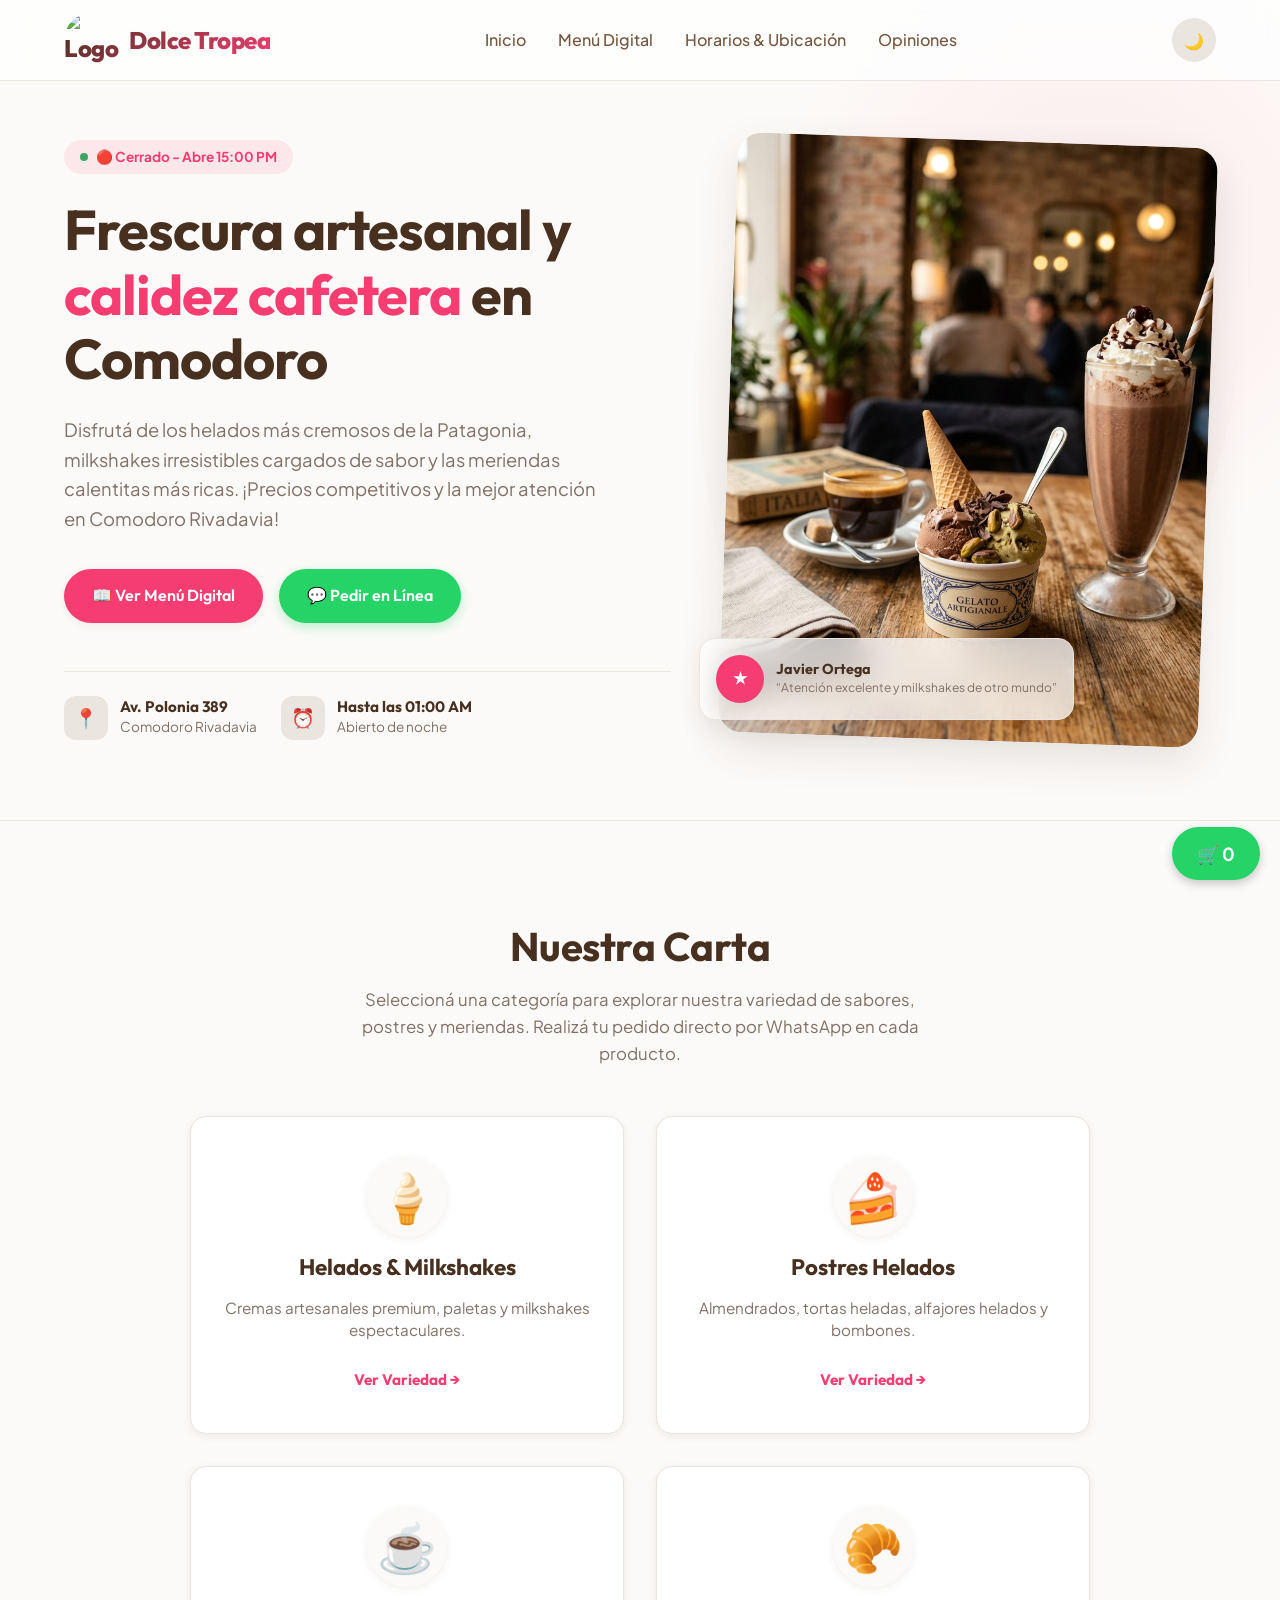
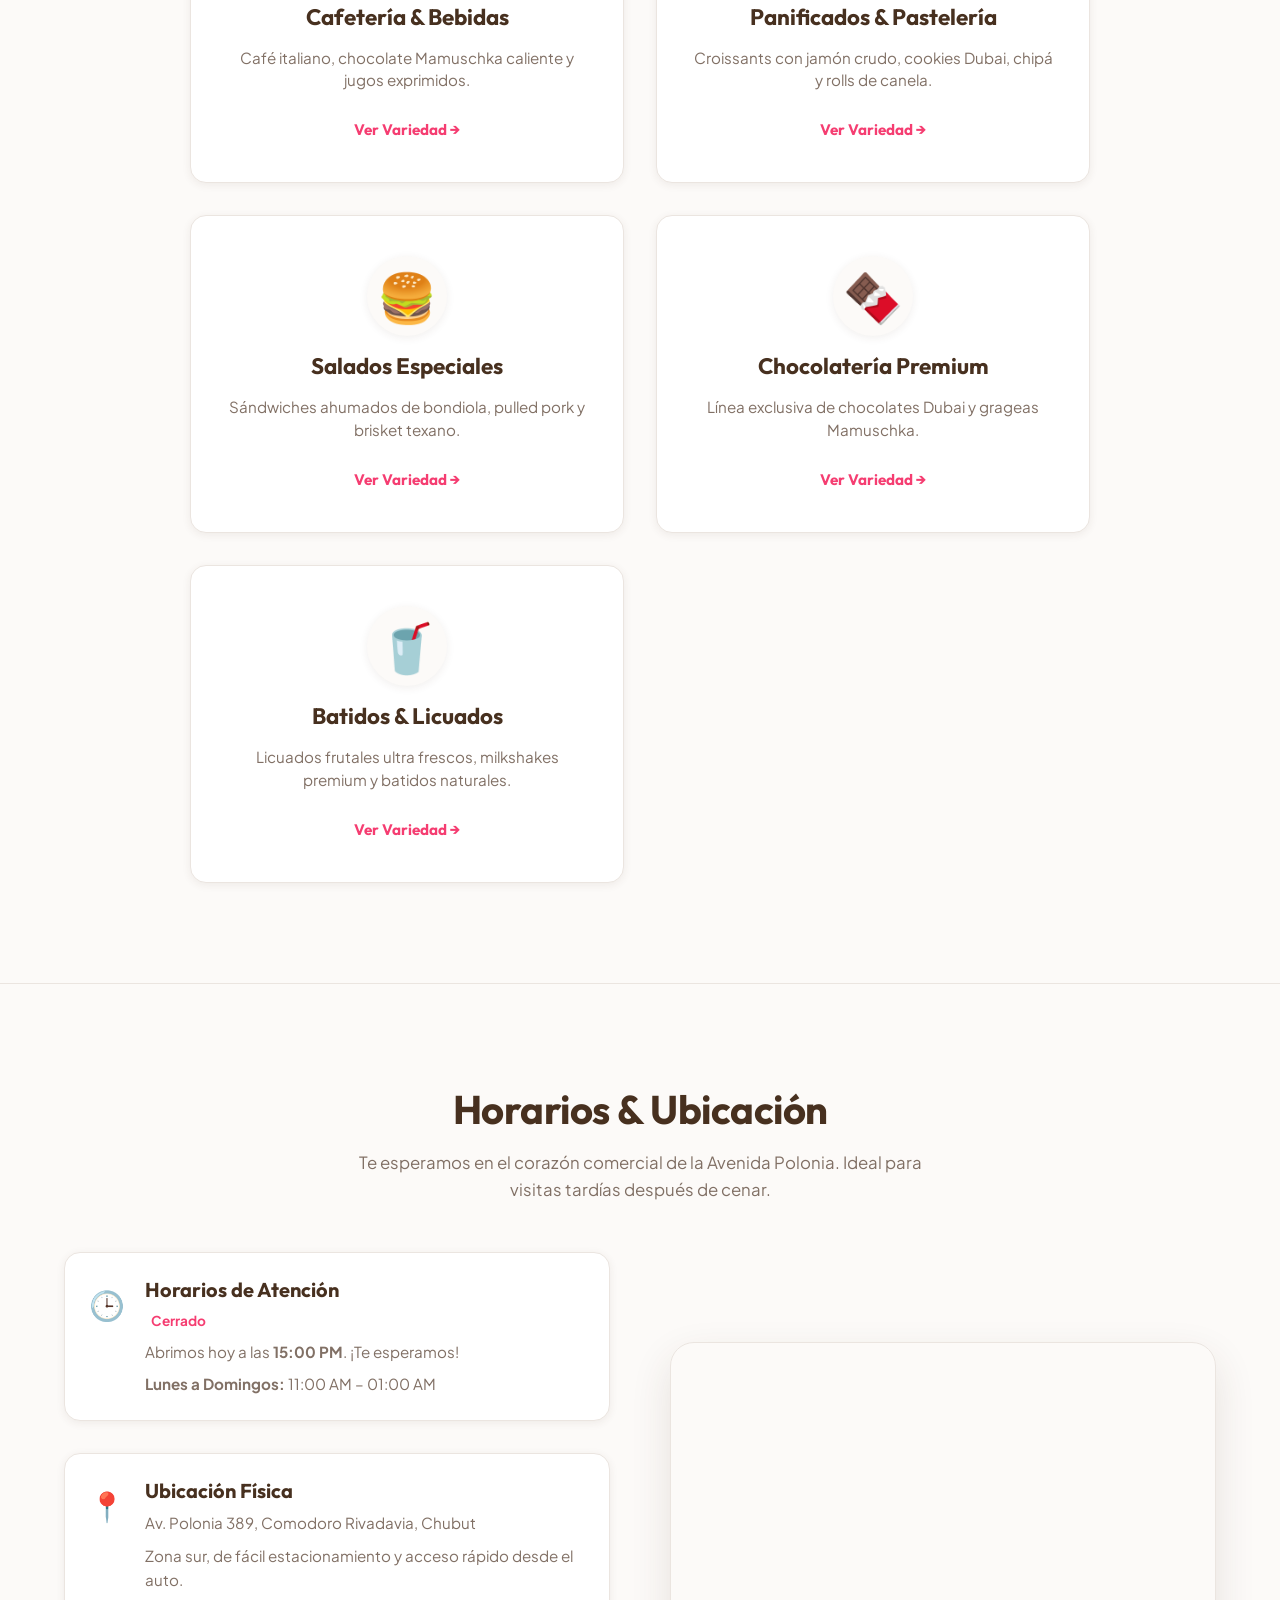
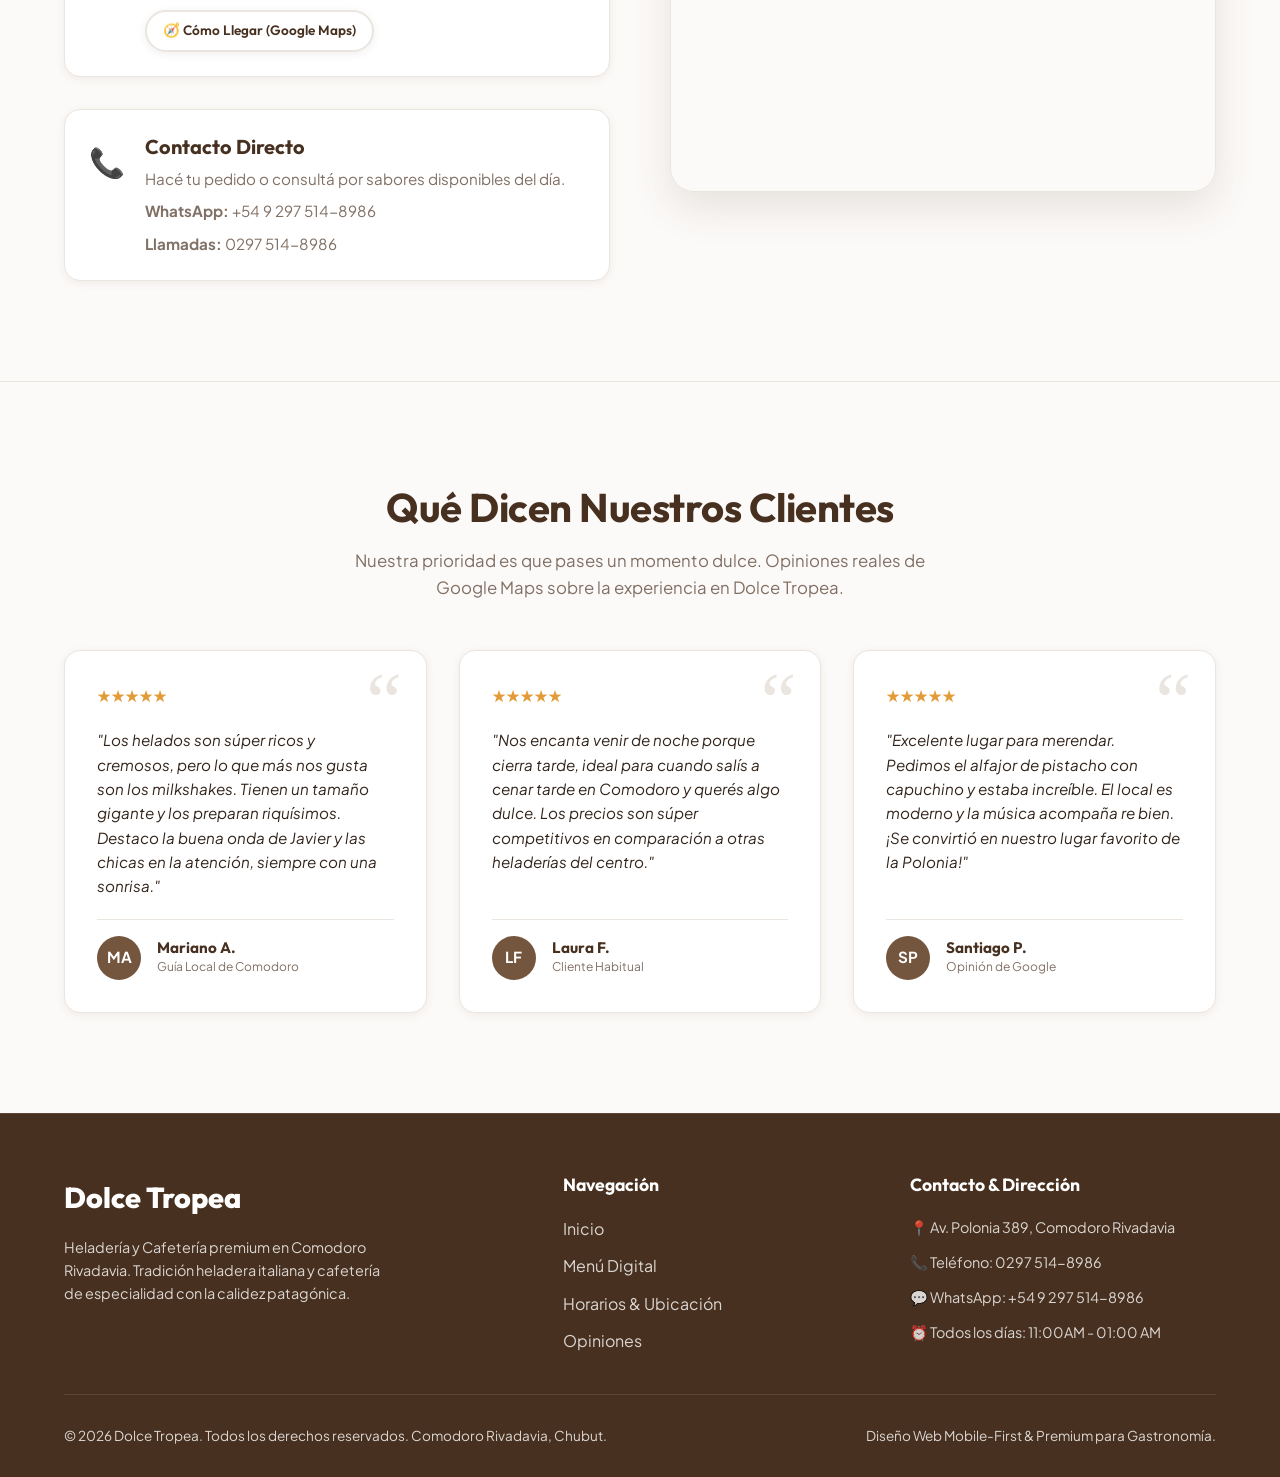
==== index.html @ e6ff4354 "Update index.html" ====
<!DOCTYPE html>
<html lang="es">
<head>
  <meta charset="UTF-8">
  <meta name="viewport" content="width=device-width, initial-scale=1.0, minimum-scale=1.0">
  <title>Dolce Tropea | Helados Artesanales & Cafetería Premium en Comodoro Rivadavia</title>
  
  <!-- SEO Meta Tags -->
  <meta name="description" content="Disfrutá del mejor helado artesanal, copas gigantes, milkshakes irresistibles y deliciosas meriendas en Comodoro Rivadavia. Abierto hasta tarde (1 a.m.). ¡Mirá nuestra carta digital interactiva!">
  <meta name="keywords" content="Dolce Tropea, heladeria comodoro rivadavia, cafeteria comodoro rivadavia, milkshakes comodoro, meriendas comodoro rivadavia, helado artesanal chubut, av polonia 389">
  <meta name="author" content="Dolce Tropea">
  <link rel="canonical" href="https://dolcetropea.com.ar">
  
  <!-- Open Graph / Facebook / Instagram -->
  <meta property="og:type" content="website">
  <meta property="og:url" content="https://dolcetropea.com.ar/">
  <meta property="og:title" content="Dolce Tropea | Heladería & Cafetería en Comodoro">
  <meta property="og:description" content="Carta digital interactiva. Abierto todos los días de 15:00 a 01:00 AM en Av. Polonia 389.">
  <meta property="og:image" content="assets/hero_gelato_coffee.png">

  <!-- Twitter -->
  <meta property="twitter:card" content="summary_large_image">
  <meta property="twitter:url" content="https://dolcetropea.com.ar/">
  <meta property="twitter:title" content="Dolce Tropea | Heladería & Cafetería en Comodoro">
  <meta property="twitter:description" content="Carta digital interactiva. Abierto todos los días de 15:00 a 01:00 AM en Av. Polonia 389.">
  <meta property="twitter:image" content="assets/hero_gelato_coffee.png">

  <!-- Favicon -->
  <link rel="icon" type="image/png" href="data:image/svg+xml,<svg xmlns=%22http://www.w3.org/2000/svg%22 viewBox=%220 0 100 100%22><text y=%22.9em%22 font-size=%2290%22>🍦</text></svg>">

  <!-- Estilos CSS -->
  <link rel="stylesheet" href="styles.css">
</head>
<body>

  <!-- ==========================================
       HEADER & NAVEGACIÓN
       ========================================== -->
  <header class="header">
    <div class="container header-container">
      <a href="#" class="logo" aria-label="Ir al inicio de Dolce Tropea">
        <span class="logo-text" style="display: inline-flex; align-items: center; gap: 10px;"><img src="https://pedidosya.dhmedia.io/image/pedidosya/restaurants/c6bf249c-dc64-4bf6-a9c7-ae6e6b8db531.jpg" alt="Logo" style="height: 55px; width: 55px; object-fit: cover; border-radius: 50%;">Dolce Tropea</span>
      </a>

      <!-- Menú Desktop -->
      <nav aria-label="Navegación principal">
        <ul class="nav-links">
          <li><a href="#inicio">Inicio</a></li>
          <li><a href="#menu">Menú Digital</a></li>
          <li><a href="#horarios">Horarios & Ubicación</a></li>
          <li><a href="#testimonios">Opiniones</a></li>
        </ul>
      </nav>

      <div class="nav-actions">
        <!-- Alternador de Tema -->
        <button id="theme-toggle" class="theme-toggle" aria-label="Cambiar a modo oscuro">🌙</button>
        
        <!-- CTA Principal Header -->
        <a href="#menu" class="btn btn-secondary" style="padding: 10px 20px; font-size: 0.9rem; display: none;">Ver Menú</a>
        
        <!-- Botón Hamburguesa -->
        <button class="mobile-nav-toggle" aria-label="Abrir menú de navegación" aria-expanded="false">
          <span></span>
          <span></span>
          <span></span>
        </button>
      </div>
    </div>
  </header>

  <!-- ==========================================
       HERO SECTION
       ========================================== -->
  <section id="inicio" class="hero">
    <div class="container hero-grid">
      <div class="hero-content">
        <!-- Indicador de Abierto/Cerrado Inteligente -->
        <div class="hero-badge" id="status-pill">
          Cargando estado...
        </div>
        
        <h1 class="hero-title">
          Frescura artesanal y <span>calidez cafetera</span> en Comodoro
        </h1>
        <p class="hero-description">
          Disfrutá de los helados más cremosos de la Patagonia, milkshakes irresistibles cargados de sabor y las meriendas calentitas más ricas. ¡Precios competitivos y la mejor atención en Comodoro Rivadavia!
        </p>
        <div class="hero-ctas">
          <a href="#menu" class="btn btn-primary" aria-label="Ver el menú digital interactivo">
            📖 Ver Menú Digital
          </a>
          <a href="https://wa.me/5492975148986?text=Hola%20Dolce%20Tropea!%20Me%20gustaria%20hacer%20una%20consulta." target="_blank" class="btn btn-whatsapp" aria-label="Hacer un pedido directo por WhatsApp">
            💬 Pedir en Línea
          </a>
        </div>
        
        <!-- Información Rápida en Pills -->
        <div class="hero-info-pills">
          <div class="info-pill">
            <div class="info-pill-icon" aria-hidden="true">📍</div>
            <div class="info-pill-text">
              <h4>Av. Polonia 389</h4>
              <p>Comodoro Rivadavia</p>
            </div>
          </div>
          <div class="info-pill">
            <div class="info-pill-icon" aria-hidden="true">⏰</div>
            <div class="info-pill-text">
              <h4>Hasta las 01:00 AM</h4>
              <p>Abierto de noche</p>
            </div>
          </div>
        </div>
      </div>

      <!-- Imagen del Hero y Tarjeta Flotante -->
      <div class="hero-image-wrapper">
        <div class="hero-image-bg"></div>
        <img src="assets/hero_gelato_coffee.png" alt="Delicioso helado artesanal italiano y milkshake premium en una mesa de Dolce Tropea" class="hero-image">
        
        <div class="hero-floating-card">
          <div class="floating-card-avatar" aria-hidden="true">★</div>
          <div class="floating-card-info">
            <h5>Javier Ortega</h5>
            <p>“Atención excelente y milkshakes de otro mundo”</p>
          </div>
        </div>
      </div>
    </div>
  </section>

  <!-- ==========================================
       MENÚ DIGITAL INTERACTIVO (NÚCLEO)
       ========================================== -->
  <section id="menu" class="menu-section">
    <div class="container">
      <div class="section-header">
        <h2 class="section-title">Nuestra Carta</h2>
        <p class="section-subtitle">Seleccioná una categoría para explorar nuestra variedad de sabores, postres y meriendas. Realizá tu pedido directo por WhatsApp en cada producto.</p>
      </div>

      <div class="menu-categories-grid">
        <!-- Tarjeta Categoría Helados -->
        <a href="helados.html" class="category-card">
          <div class="category-icon" aria-hidden="true">🍦</div>
          <h3>Helados & Milkshakes</h3>
          <p>Cremas artesanales premium, paletas y milkshakes espectaculares.</p>
          <span class="category-link">Ver Variedad →</span>
        </a>

        <!-- Tarjeta Categoría Postres Helados -->
        <a href="postres.html" class="category-card">
          <div class="category-icon" aria-hidden="true">🍰</div>
          <h3>Postres Helados</h3>
          <p>Almendrados, tortas heladas, alfajores helados y bombones.</p>
          <span class="category-link">Ver Variedad →</span>
        </a>

        <!-- Tarjeta Categoría Cafetería -->
        <a href="cafeteria.html" class="category-card">
          <div class="category-icon" aria-hidden="true">☕</div>
          <h3>Cafetería & Bebidas</h3>
          <p>Café italiano, chocolate Mamuschka caliente y jugos exprimidos.</p>
          <span class="category-link">Ver Variedad →</span>
        </a>

        <!-- Tarjeta Categoría Pastelería -->
        <a href="pasteleria.html" class="category-card">
          <div class="category-icon" aria-hidden="true">🥐</div>
          <h3>Panificados & Pastelería</h3>
          <p>Croissants con jamón crudo, cookies Dubai, chipá y rolls de canela.</p>
          <span class="category-link">Ver Variedad →</span>
        </a>

        <!-- Tarjeta Categoría Salados -->
        <a href="salados.html" class="category-card">
          <div class="category-icon" aria-hidden="true">🍔</div>
          <h3>Salados Especiales</h3>
          <p>Sándwiches ahumados de bondiola, pulled pork y brisket texano.</p>
          <span class="category-link">Ver Variedad →</span>
        </a>

        <!-- Tarjeta Categoría Chocolatería -->
        <a href="chocolateria.html" class="category-card">
          <div class="category-icon" aria-hidden="true">🍫</div>
          <h3>Chocolatería Premium</h3>
          <p>Línea exclusiva de chocolates Dubai y grageas Mamuschka.</p>
          <span class="category-link">Ver Variedad →</span>
        </a>

        <!-- Tarjeta Categoría Licuados -->
        <a href="licuados.html" class="category-card">
          <div class="category-icon" aria-hidden="true">🥤</div>
          <h3>Batidos & Licuados</h3>
          <p>Licuados frutales ultra frescos, milkshakes premium y batidos naturales.</p>
          <span class="category-link">Ver Variedad →</span>
        </a>
      </div>
    </div>
  </section>

  <!-- ==========================================
       GEOLOCALIZACIÓN Y DATOS PRÁCTICOS
       ========================================== -->
  <section id="horarios" class="info-section">
    <div class="container">
      <div class="section-header">
        <h2 class="section-title">Horarios & Ubicación</h2>
        <p class="section-subtitle">Te esperamos en el corazón comercial de la Avenida Polonia. Ideal para visitas tardías después de cenar.</p>
      </div>

      <div class="info-grid">
        <div class="info-details">
          <!-- Tarjeta de Horario Dinámico -->
          <div class="info-card">
            <div class="info-card-icon" aria-hidden="true">🕒</div>
            <div class="info-card-content">
              <h3>Horarios de Atención</h3>
              <div class="live-status open" id="live-status-badge">
                <span class="status-dot"></span>Cargando estado...
              </div>
              <p id="live-status-text">Cargando detalles de horarios del comercio...</p>
              <p><strong>Lunes a Domingos:</strong> 11:00 AM – 01:00 AM</p>
            </div>
          </div>

          <!-- Tarjeta de Dirección -->
          <div class="info-card">
            <div class="info-card-icon" aria-hidden="true">📍</div>
            <div class="info-card-content">
              <h3>Ubicación Física</h3>
              <p>Av. Polonia 389, Comodoro Rivadavia, Chubut</p>
              <p>Zona sur, de fácil estacionamiento y acceso rápido desde el auto.</p>
              <a href="https://maps.google.com/?q=Av.+Polonia+389,+Comodoro+Rivadavia,+Chubut" target="_blank" class="btn btn-secondary" style="align-self: flex-start; padding: 8px 16px; margin-top: 10px; font-size: 0.85rem;" aria-label="Abrir mapa en Google Maps externa">
                🧭 Cómo Llegar (Google Maps)
              </a>
            </div>
          </div>

          <!-- Tarjeta de Contacto Directo -->
          <div class="info-card">
            <div class="info-card-icon" aria-hidden="true">📞</div>
            <div class="info-card-content">
              <h3>Contacto Directo</h3>
              <p>Hacé tu pedido o consultá por sabores disponibles del día.</p>
              <p><strong>WhatsApp:</strong> +54 9 297 514-8986</p>
              <p><strong>Llamadas:</strong> 0297 514-8986</p>
            </div>
          </div>
        </div>

        <!-- Google Maps Iframe Embed -->
        <div class="map-wrapper">
          <iframe 
            src="https://www.google.com/maps/embed?pb=!1m18!1m12!1m3!1d2938.80004380629!2d-67.51408802344795!3d-45.867909371083944!2m3!1f0!2f0!3f0!3m2!1i1024!2i768!4f13.1!3m3!1m2!1s0x95f69f206689d0b5%3A0xc3cf9c98fb41f122!2sAv.%20Polonia%20389%2C%20U9000%20Comodoro%20Rivadavia%2C%20Chubut!5e0!3m2!1ses-419!2sar!4v1700000000000!5m2!1ses-419!2sar" 
            class="map-frame" 
            allowfullscreen="" 
            loading="lazy" 
            referrerpolicy="no-referrer-when-downgrade"
            title="Ubicación de Dolce Tropea en Av. Polonia 389, Comodoro Rivadavia">
          </iframe>
        </div>
      </div>
    </div>
  </section>

  <!-- ==========================================
       PRUEBA SOCIAL (TESTIMONIOS REALES)
       ========================================== -->
  <section id="testimonios" class="testimonials-section">
    <div class="container">
      <div class="section-header">
        <h2 class="section-title">Qué Dicen Nuestros Clientes</h2>
        <p class="section-subtitle">Nuestra prioridad es que pases un momento dulce. Opiniones reales de Google Maps sobre la experiencia en Dolce Tropea.</p>
      </div>

      <div class="testimonials-grid">
        <!-- Testimonio 1 -->
        <article class="testimonial-card">
          <div class="stars" aria-label="Calificación: 5 de 5 estrellas">★★★★★</div>
          <p class="testimonial-text">
            "Los helados son súper ricos y cremosos, pero lo que más nos gusta son los milkshakes. Tienen un tamaño gigante y los preparan riquísimos. Destaco la buena onda de Javier y las chicas en la atención, siempre con una sonrisa."
          </p>
          <div class="testimonial-user">
            <div class="user-avatar" aria-hidden="true">MA</div>
            <div class="user-info">
              <h4>Mariano A.</h4>
              <p>Guía Local de Comodoro</p>
            </div>
          </div>
        </article>

        <!-- Testimonio 2 -->
        <article class="testimonial-card">
          <div class="stars" aria-label="Calificación: 5 de 5 estrellas">★★★★★</div>
          <p class="testimonial-text">
            "Nos encanta venir de noche porque cierra tarde, ideal para cuando salís a cenar tarde en Comodoro y querés algo dulce. Los precios son súper competitivos en comparación a otras heladerías del centro."
          </p>
          <div class="testimonial-user">
            <div class="user-avatar" aria-hidden="true">LF</div>
            <div class="user-info">
              <h4>Laura F.</h4>
              <p>Cliente Habitual</p>
            </div>
          </div>
        </article>

        <!-- Testimonio 3 -->
        <article class="testimonial-card">
          <div class="stars" aria-label="Calificación: 5 de 5 estrellas">★★★★★</div>
          <p class="testimonial-text">
            "Excelente lugar para merendar. Pedimos el alfajor de pistacho con capuchino y estaba increíble. El local es moderno y la música acompaña re bien. ¡Se convirtió en nuestro lugar favorito de la Polonia!"
          </p>
          <div class="testimonial-user">
            <div class="user-avatar" aria-hidden="true">SP</div>
            <div class="user-info">
              <h4>Santiago P.</h4>
              <p>Opinión de Google</p>
            </div>
          </div>
        </article>
      </div>
    </div>
  </section>



  <!-- ==========================================
       FOOTER
       ========================================== -->
  <footer class="footer">
    <div class="container">
      <div class="footer-grid">
        <div class="footer-brand">
          <span class="footer-logo">Dolce Tropea</span>
          <p class="footer-description">Heladería y Cafetería premium en Comodoro Rivadavia. Tradición heladera italiana y cafetería de especialidad con la calidez patagónica.</p>
        </div>
        <div class="footer-links">
          <h4>Navegación</h4>
          <ul>
            <li><a href="#inicio">Inicio</a></li>
            <li><a href="#menu">Menú Digital</a></li>
            <li><a href="#horarios">Horarios & Ubicación</a></li>
            <li><a href="#testimonios">Opiniones</a></li>
          </ul>
        </div>
        <div class="footer-contact">
          <h4>Contacto & Dirección</h4>
          <ul>
            <li>📍 Av. Polonia 389, Comodoro Rivadavia</li>
            <li>📞 Teléfono: 0297 514-8986</li>
            <li>💬 WhatsApp: +54 9 297 514-8986</li>
            <li>⏰ Todos los días: 11:00AM - 01:00 AM</li>
          </ul>
        </div>
      </div>

      <div class="footer-bottom">
        <p>&copy; 2026 Dolce Tropea. Todos los derechos reservados. Comodoro Rivadavia, Chubut.</p>
        <p>Diseño Web Mobile-First & Premium para Gastronomía.</p>
      </div>
    </div>
  </footer>

  <!-- Scripts -->
  <script src="app.js"></script>
  <script>
    // Enlace del estado inicial del hero con el estado de apertura dinámico
    document.addEventListener('DOMContentLoaded', () => {
      const heroPill = document.getElementById('status-pill');
      const updateHeroPill = () => {
        const now = new Date();
        const currentHour = now.getHours();
        let isOpen = false;
        
        if (currentHour >= 15 || currentHour < 1) {
          isOpen = true;
        }
        
        if (isOpen) {
          heroPill.className = 'hero-badge';
          heroPill.style.backgroundColor = 'var(--color-accent-green-bg)';
          heroPill.style.color = 'var(--color-accent-green)';
          heroPill.innerHTML = '🟢 Abierto ahora - Cierra 01:00 AM';
        } else {
          heroPill.className = 'hero-badge';
          heroPill.style.backgroundColor = 'rgba(249, 59, 105, 0.1)';
          heroPill.style.color = 'var(--color-secondary)';
          heroPill.innerHTML = '🔴 Cerrado - Abre 15:00 PM';
        }
      };
      
      updateHeroPill();
      setInterval(updateHeroPill, 60000);
    });
  </script>

 <!-- Botón Flotante del Carrito -->
<button id="btn-flotante-carrito" class="cart-floating-btn" onclick="toggleCart()">
  🛒 <span id="cart-count">0</span>
</button>

<!-- Ventana del Carrito y Formulario (Oculta por defecto) -->
<div id="cart-modal" class="cart-modal-overlay hidden">
  <!-- Quitamos el overflow hidden de acá para que no bloquee la pantalla -->
  <div class="cart-modal-content" style="position: relative; display: flex; flex-direction: column; max-height: 85vh; padding: 0; overflow: hidden;">
    
    <!-- ENCABEZADO CONGELADO ARRIBA -->
    <div class="cart-header" style="position: sticky; top: 0; z-index: 100; background: #ffffff; display: flex; justify-content: space-between; align-items: center; padding: 20px; border-bottom: 1px solid #eee;">
      <h2 style="margin: 0;">Tu Pedido</h2>
      <button class="close-cart" onclick="toggleCart()">❌</button>
    </div>

    <!-- CONTENEDOR DE PRODUCTOS Y FORMULARIO !-->
<div style="overflow-y: auto; flex: 1; padding: 0 20px 40px 20px;">
      
      <!-- Acá se van a inyectar los helados que elija -->
      <div id="cart-items" class="cart-items-container">
        <p class="empty-cart-msg">Tu carrito está vacío.</p>
      </div>

      <!-- Formulario de Datos -->
      <div class="cart-form" style="margin-top: 20px;">
        <h3>Datos del Cliente</h3>
        <div class="form-row">
          <input type="text" id="cliente-nombre" placeholder="Nombre" required>
          <input type="text" id="cliente-apellido" placeholder="Apellido" required>
        </div>
        <input type="tel" id="cliente-telefono" placeholder="Número de Teléfono" required>
        
        <h3>Opciones de Entrega</h3>
        <div class="delivery-options">
          <label>
            <input type="radio" name="tipo-entrega" value="retiro" onclick="toggleDireccion()" checked>
            Retiro en Local
          </label>
          <label>
            <input type="radio" name="tipo-entrega" value="delivery" onclick="toggleDireccion()">
            Envío a Domicilio
          </label>
        </div>

        <!-- Campo de dirección (se muestra solo si elige delivery) -->
        <div id="campo-direccion" class="hidden">
          <input type="text" id="cliente-direccion" placeholder="Ej: Av. Alsina 420, Piso 2B">
        </div>
      </div>

    </div> <!-- FIN DEL CONTENEDOR CON SCROLL -->

    <!-- PIE DE PÁGINA FIJO ABAJO -->
    <div class="cart-footer" style="position: sticky; bottom: 0; background: #ffffff; border-top: 1px solid #eee; padding: 20px; z-index: 100;">
      <h3 style="margin-top: 0;">Total: $<span id="cart-total">0</span></h3>
      <button id="btn-pagar" class="btn-checkout" onclick="procesarPago()" style="width: 100%;">Ir a Pagar</button>
    </div>

  </div>
</div>

<!-- menú general -->
<script src="app.js"></script> 
<!-- lógica del carrito que usa las variables del menú -->
<script src="carrito.js"></script>
  
</body>
</html>
---- styles.css ----
/* ==========================================================================
   Dolce Tropea - Hoja de Estilos Principal (CSS Moderno & Premium)
   ========================================================================== */

/* Importación de Fuentes Premium de Google Fonts */
@import url('https://fonts.googleapis.com/css2?family=Outfit:wght@300;400;500;600;700;800&family=Plus+Jakarta+Sans:wght@300;400;500;600;700&display=swap');

/* Variables de Diseño (Custom Properties) */
:root {
  /* Paleta Light (Predeterminada - Tono Crema/Cálido) */
  --color-primary: hsl(25, 40%, 20%);       /* Espresso cálido */
  --color-primary-light: hsl(25, 30%, 35%);
  --color-secondary: hsl(343, 90%, 60%);     /* Frambuesa vibrante */
  --color-secondary-hover: hsl(343, 80%, 50%);
  --color-bg-base: hsl(30, 45%, 98%);       /* Crema suave */
  --color-bg-card: hsl(0, 0%, 100%);        /* Blanco puro */
  --color-bg-glass: rgba(255, 255, 255, 0.75);
  --color-text-main: hsl(25, 30%, 15%);      /* Marrón oscuro para texto */
  --color-text-muted: hsl(25, 12%, 45%);
  --color-accent-gold: hsl(35, 75%, 55%);    /* Dulce de leche */
  --color-accent-green: hsl(140, 45%, 45%);  /* Pistacho */
  --color-accent-green-bg: hsl(140, 45%, 93%);
  --color-border: hsl(25, 20%, 90%);
  --color-shadow: rgba(74, 49, 33, 0.08);

  /* Medidas de Espaciado y Bordes */
  --radius-sm: 8px;
  --radius-md: 16px;
  --radius-lg: 24px;
  --radius-full: 9999px;
  --transition-smooth: all 0.3s cubic-bezier(0.4, 0, 0.2, 1);
  --transition-fast: all 0.15s ease;
  
  --shadow-sm: 0 2px 8px var(--color-shadow);
  --shadow-md: 0 8px 24px var(--color-shadow);
  --shadow-lg: 0 16px 40px rgba(74, 49, 33, 0.12);
  
  --container-max: 1200px;
}

/* Modo Oscuro (Preferencia del sistema o Toggle) */
[data-theme="dark"] {
  --color-primary: hsl(30, 20%, 90%);       /* Crema muy claro */
  --color-primary-light: hsl(30, 15%, 75%);
  --color-secondary: hsl(343, 90%, 65%);     /* Frambuesa un poco más luminoso */
  --color-secondary-hover: hsl(343, 90%, 55%);
  --color-bg-base: hsl(25, 20%, 10%);       /* Chocolate oscuro profundo */
  --color-bg-card: hsl(25, 15%, 14%);       /* Marrón intermedio */
  --color-bg-glass: rgba(25, 15, 10, 0.8);
  --color-text-main: hsl(30, 20%, 95%);      /* Blanco hueso */
  --color-text-muted: hsl(25, 10%, 70%);
  --color-border: hsl(25, 15%, 20%);
  --color-shadow: rgba(0, 0, 0, 0.3);
  --color-accent-green-bg: hsl(140, 45%, 15%); 
}

body.dark footer, [data-theme="dark"] footer {
    background-color: hsl(25, 20%, 10%) !important;    /* Chocolate oscuro profundo*/
}

/* Reset y Estilos Base */
*, *::before, *::after {
  box-sizing: border-box;
  margin: 0;
  padding: 0;
}

html {
  scroll-behavior: smooth;
  font-size: 16px;
  -webkit-text-size-adjust: 100%;
  overflow-x: hidden;
}

body {
  font-family: 'Plus Jakarta Sans', sans-serif;
  background-color: var(--color-bg-base);
  color: var(--color-text-main);
  line-height: 1.6;
  overflow-x: hidden;
  transition: var(--transition-smooth);
}

h1, h2, h3, h4, h5, h6 {
  font-family: 'Outfit', sans-serif;
  color: var(--color-primary);
  font-weight: 700;
  line-height: 1.25;
}

a {
  color: inherit;
  text-decoration: none;
  transition: var(--transition-fast);
}

img {
  max-width: 100%;
  height: auto;
  display: block;
}

button, input, select {
  font-family: inherit;
  font-size: inherit;
  border: none;
  background: none;
  outline: none;
}

button {
  cursor: pointer;
}

/* Clases de Contenedor */
.container {
  width: 100%;
  max-width: var(--container-max);
  margin: 0 auto;
  padding: 0 24px;
}

/* ==========================================================================
   Componentes Globales & Botones (Thumb-zone friendly)
   ========================================================================== */
.btn {
  display: inline-flex;
  align-items: center;
  justify-content: center;
  gap: 10px;
  padding: 14px 28px;
  border-radius: var(--radius-full);
  font-family: 'Outfit', sans-serif;
  font-weight: 600;
  transition: var(--transition-smooth);
  font-size: 1rem;
  box-shadow: var(--shadow-sm);
  text-align: center;
}

.btn-primary {
  background-color: var(--color-secondary);
  color: #ffffff;
}

.btn-primary:hover {
  background-color: var(--color-secondary-hover);
  transform: translateY(-2px);
  box-shadow: var(--shadow-md);
}

.btn-primary:active {
  transform: translateY(0);
}

.btn-secondary {
  background-color: var(--color-bg-card);
  color: var(--color-primary);
  border: 2px solid var(--color-border);
}

.btn-secondary:hover {
  background-color: var(--color-bg-base);
  border-color: var(--color-primary);
  transform: translateY(-2px);
}

.btn-whatsapp {
  background-color: #25D366;
  color: white;
  box-shadow: 0 4px 12px rgba(37, 211, 102, 0.3);
}

.btn-whatsapp:hover {
  background-color: #20ba59;
  transform: translateY(-2px);
  box-shadow: 0 8px 20px rgba(37, 211, 102, 0.4);
}

/* Badge o Etiquetas */
.badge {
  display: inline-flex;
  align-items: center;
  padding: 4px 10px;
  border-radius: var(--radius-sm);
  font-size: 0.75rem;
  font-weight: 700;
  text-transform: uppercase;
  letter-spacing: 0.05em;
}

.badge-gold {
  background-color: var(--color-accent-gold);
  color: #ffffff;
}

.badge-green {
  background-color: var(--color-accent-green-bg);
  color: var(--color-accent-green);
}

/* ==========================================================================
   Header & Navegación (Sticky Glassmorphic)
   ========================================================================== */
.header {
  position: fixed;
  top: 0;
  left: 0;
  width: 100%;
  z-index: 1000;
  background-color: var(--color-bg-glass);
  backdrop-filter: blur(12px);
  -webkit-backdrop-filter: blur(12px);
  border-bottom: 1px solid var(--color-border);
  transition: var(--transition-smooth);
}

.header-container {
  display: flex;
  align-items: center;
  justify-content: space-between;
  height: 80px;
}

.logo {
  display: flex;
  align-items: center;
  gap: 8px;
}

.logo-text {
  font-family: 'Outfit', sans-serif;
  font-size: 1.5rem;
  font-weight: 800;
  letter-spacing: -0.5px;
  background: linear-gradient(135deg, var(--color-primary), var(--color-secondary));
  -webkit-background-clip: text;
  -webkit-text-fill-color: transparent;
}

.nav-links {
  display: flex;
  gap: 32px;
  list-style: none;
}

.nav-links a {
  font-weight: 500;
  color: var(--color-primary-light);
  position: relative;
  padding: 4px 0;
}

.nav-links a::after {
  content: '';
  position: absolute;
  bottom: 0;
  left: 0;
  width: 0;
  height: 2px;
  background-color: var(--color-secondary);
  transition: var(--transition-smooth);
}

.nav-links a:hover {
  color: var(--color-secondary);
}

.nav-links a:hover::after {
  width: 100%;
}

.nav-actions {
  display: flex;
  align-items: center;
  gap: 16px;
}

/* Botón de Modo Oscuro */
.theme-toggle {
  width: 44px;
  height: 44px;
  border-radius: 50%;
  display: flex;
  align-items: center;
  justify-content: center;
  background-color: var(--color-border);
  color: var(--color-primary);
  transition: var(--transition-smooth);
}

.theme-toggle:hover {
  transform: rotate(15deg) scale(1.05);
  background-color: var(--color-primary);
  color: var(--color-bg-card);
}

/* Menú Hamburguesa para Móviles */
.mobile-nav-toggle {
  display: none;
  flex-direction: column;
  gap: 6px;
  width: 30px;
  height: 24px;
  justify-content: space-between;
}

.mobile-nav-toggle span {
  display: block;
  height: 3px;
  width: 100%;
  background-color: var(--color-primary);
  border-radius: var(--radius-full);
  transition: var(--transition-smooth);
}

/* ==========================================================================
   Hero Section
   ========================================================================== */
.hero {
  position: relative;
  padding-top: 140px;
  padding-bottom: 80px;
  min-height: 90vh;
  display: flex;
  align-items: center;
  overflow: hidden;
}

.hero::before {
  content: '';
  position: absolute;
  top: -10%;
  right: -10%;
  width: 50vw;
  height: 50vw;
  background: radial-gradient(circle, rgba(249, 59, 105, 0.08) 0%, rgba(255, 251, 247, 0) 70%);
  border-radius: 50%;
  pointer-events: none;
  z-index: -1;
}

.hero-grid {
  display: grid;
  grid-template-columns: 1.1fr 0.9fr;
  gap: 48px;
  align-items: center;
}

.hero-content {
  display: flex;
  flex-direction: column;
  gap: 24px;
}

.hero-badge {
  align-self: flex-start;
  background-color: var(--color-accent-green-bg);
  color: var(--color-accent-green);
  font-weight: 700;
  font-size: 0.85rem;
  padding: 6px 16px;
  border-radius: var(--radius-full);
  display: flex;
  align-items: center;
  gap: 8px;
}

.hero-badge::before {
  content: '';
  display: inline-block;
  width: 8px;
  height: 8px;
  background-color: var(--color-accent-green);
  border-radius: 50%;
  animation: pulse-green 2s infinite;
}

@keyframes pulse-green {
  0% { transform: scale(0.9); opacity: 0.6; }
  50% { transform: scale(1.2); opacity: 1; }
  100% { transform: scale(0.9); opacity: 0.6; }
}

.hero-title {
  font-size: 3.5rem;
  line-height: 1.15;
  letter-spacing: -1px;
}

.hero-title span {
  color: var(--color-secondary);
}

.hero-description {
  font-size: 1.15rem;
  color: var(--color-text-muted);
  max-width: 540px;
}

.hero-ctas {
  display: flex;
  gap: 16px;
  margin-top: 12px;
}

.hero-info-pills {
  display: flex;
  gap: 24px;
  margin-top: 24px;
  border-top: 1px solid var(--color-border);
  padding-top: 24px;
}

.info-pill {
  display: flex;
  align-items: center;
  gap: 12px;
}

.info-pill-icon {
  width: 44px;
  height: 44px;
  border-radius: 12px;
  background-color: var(--color-border);
  color: var(--color-primary);
  display: flex;
  align-items: center;
  justify-content: center;
  font-size: 1.2rem;
}

.info-pill-text h4 {
  font-size: 0.95rem;
  font-weight: 700;
}

.info-pill-text p {
  font-size: 0.85rem;
  color: var(--color-text-muted);
}

.hero-image-wrapper {
  position: relative;
  display: flex;
  justify-content: center;
  align-items: center;
}

.hero-image-bg {
  position: absolute;
  width: 110%;
  height: 110%;
  background: radial-gradient(circle, var(--color-border) 0%, transparent 70%);
  border-radius: 30% 70% 70% 30% / 30% 30% 70% 70%;
  z-index: -1;
  animation: morph-bg 12s infinite linear alternate;
}

@keyframes morph-bg {
  0% { border-radius: 30% 70% 70% 30% / 30% 30% 70% 70%; }
  50% { border-radius: 50% 50% 30% 70% / 50% 60% 40% 50%; }
  100% { border-radius: 70% 30% 50% 50% / 30% 50% 50% 70%; }
}

.hero-image {
  border-radius: var(--radius-lg);
  box-shadow: var(--shadow-lg);
  object-fit: cover;
  width: 100%;
  max-width: 480px;
  aspect-ratio: 4 / 5;
  transform: rotate(2deg);
  transition: var(--transition-smooth);
}

.hero-image:hover {
  transform: rotate(0deg) scale(1.02);
}

/* Floating Card inside Hero */
.hero-floating-card {
  position: absolute;
  bottom: 20px;
  left: -20px;
  background-color: var(--color-bg-glass);
  backdrop-filter: blur(12px);
  -webkit-backdrop-filter: blur(12px);
  border: 1px solid var(--color-border);
  padding: 16px;
  border-radius: var(--radius-md);
  box-shadow: var(--shadow-md);
  display: flex;
  align-items: center;
  gap: 12px;
  animation: float 4s ease-in-out infinite;
}

@keyframes float {
  0% { transform: translateY(0px); }
  50% { transform: translateY(-10px); }
  100% { transform: translateY(0px); }
}

.floating-card-avatar {
  width: 48px;
  height: 48px;
  border-radius: 50%;
  background-color: var(--color-secondary);
  color: white;
  display: flex;
  align-items: center;
  justify-content: center;
  font-weight: 700;
  font-family: 'Outfit', sans-serif;
}

.floating-card-info h5 {
  font-size: 0.9rem;
}

.floating-card-info p {
  font-size: 0.75rem;
  color: var(--color-text-muted);
}

/* ==========================================================================
   Menú Digital Interactivo
   ========================================================================== */
.menu-section {
  padding: 100px 0;
  background-color: var(--color-bg-base);
  border-top: 1px solid var(--color-border);
  border-bottom: 1px solid var(--color-border);
  position: relative;
}

/* Grilla de categorías para navegación directa */
.menu-categories-grid {
  display: grid;
  grid-template-columns: repeat(auto-fit, minmax(280px, 1fr));
  gap: 32px;
  max-width: 900px;
  margin: 0 auto;
}

.category-card {
  background-color: var(--color-bg-card);
  border: 1px solid var(--color-border);
  padding: 40px 32px;
  border-radius: var(--radius-md);
  text-align: center;
  display: flex;
  flex-direction: column;
  align-items: center;
  gap: 16px;
  box-shadow: var(--shadow-sm);
  transition: var(--transition-smooth);
}

.category-card:hover {
  transform: translateY(-8px);
  box-shadow: var(--shadow-md);
  border-color: var(--color-secondary);
}

.category-icon {
  font-size: 3rem;
  background-color: var(--color-bg-base);
  width: 80px;
  height: 80px;
  border-radius: 50%;
  display: flex;
  align-items: center;
  justify-content: center;
  box-shadow: var(--shadow-sm);
  transition: var(--transition-smooth);
}

.category-card:hover .category-icon {
  background-color: var(--color-secondary);
  color: white;
  transform: scale(1.1);
}

.category-card h3 {
  font-size: 1.4rem;
  color: var(--color-primary);
}

.category-card p {
  font-size: 0.95rem;
  color: var(--color-text-muted);
  line-height: 1.5;
}

.category-link {
  font-family: 'Outfit', sans-serif;
  font-weight: 700;
  color: var(--color-secondary);
  font-size: 0.95rem;
  margin-top: 10px;
  transition: var(--transition-fast);
}

.category-card:hover .category-link {
  color: var(--color-secondary-hover);
  letter-spacing: 0.5px;
}

.section-header {
  text-align: center;
  max-width: 600px;
  margin: 0 auto 48px auto;
  display: flex;
  flex-direction: column;
  gap: 16px;
}

.section-title {
  font-size: 2.5rem;
  letter-spacing: -0.5px;
}

.section-subtitle {
  color: var(--color-text-muted);
  font-size: 1.05rem;
}

/* Controles de Búsqueda y Filtro */
.menu-controls {
  max-width: 800px;
  margin: 0 auto 40px auto;
  display: flex;
  flex-direction: column;
  gap: 20px;
}

.search-box {
  position: relative;
  width: 100%;
}

.search-input {
  width: 100%;
  background-color: var(--color-bg-base);
  border: 2px solid var(--color-border);
  padding: 16px 20px 16px 52px;
  border-radius: var(--radius-full);
  color: var(--color-text-main);
  font-size: 1rem;
  transition: var(--transition-smooth);
}

.search-input:focus {
  border-color: var(--color-secondary);
  background-color: var(--color-bg-card);
  box-shadow: 0 0 0 4px rgba(249, 59, 105, 0.1);
}

.search-icon {
  position: absolute;
  left: 20px;
  top: 50%;
  transform: translateY(-50%);
  color: var(--color-text-muted);
  font-size: 1.2rem;
  pointer-events: none;
}

/* Pestañas (Tabs) */
.menu-tabs {
  display: flex;
  justify-content: center;
  gap: 12px;
  border-bottom: 1px solid var(--color-border);
  padding-bottom: 16px;
  overflow-x: auto;
  scrollbar-width: none; /* Firefox */
  -ms-overflow-style: none;  /* IE and Edge */
}

.menu-tabs::-webkit-scrollbar {
  display: none; /* Chrome, Safari, Opera */
}

.tab-btn {
  padding: 12px 24px;
  border-radius: var(--radius-full);
  font-family: 'Outfit', sans-serif;
  font-weight: 600;
  color: var(--color-text-muted);
  transition: var(--transition-smooth);
  white-space: nowrap;
  font-size: 1rem;
}

.tab-btn:hover {
  color: var(--color-primary);
  background-color: var(--color-bg-base);
}

.tab-btn.active {
  background-color: var(--color-primary);
  color: #ffffff;
  box-shadow: var(--shadow-sm);
}

/* Filtros rápidos alimenticios (Sin TACC, Vegano) */
.diet-filters {
  display: flex;
  justify-content: center;
  gap: 12px;
  flex-wrap: wrap;
}

.diet-btn {
  padding: 8px 16px;
  border-radius: var(--radius-full);
  border: 1px solid var(--color-border);
  font-size: 0.85rem;
  font-weight: 600;
  color: var(--color-text-muted);
  background-color: var(--color-bg-card);
  transition: var(--transition-smooth);
}

.diet-btn:hover {
  border-color: var(--color-primary-light);
  color: var(--color-primary);
}

.diet-btn.active {
  background-color: var(--color-accent-green-bg);
  border-color: var(--color-accent-green);
  color: var(--color-accent-green);
}

/* Grid de Productos */
.menu-grid {
  display: grid;
  grid-template-columns: 1fr;
  gap: 24px;
  min-height: 400px;
}

@media (min-width: 576px) {
  .menu-grid {
    grid-template-columns: repeat(2, 1fr);
    gap: 32px;
  }
}

@media (min-width: 992px) {
  .menu-grid {
    grid-template-columns: repeat(3, 1fr);
  }
}

.product-card {
  background-color: var(--color-bg-card);
  border-radius: var(--radius-md);
  border: 1px solid var(--color-border);
  overflow: hidden;
  box-shadow: var(--shadow-sm);
  display: flex;
  flex-direction: column;
  transition: var(--transition-smooth);
  opacity: 1;
  transform: translateY(0);
}

.product-card:hover {
  transform: translateY(-8px);
  box-shadow: var(--shadow-md);
  border-color: var(--color-secondary);
}

.product-card.hidden {
  display: none;
  opacity: 0;
  transform: translateY(10px);
}

.product-img-wrapper {
  position: relative;
  aspect-ratio: 4 / 3;
  overflow: hidden;
  background-color: var(--color-border);
}

.product-img {
  width: 100%;
  height: 100%;
  object-fit: cover;
  transition: var(--transition-smooth);
}

.product-card:hover .product-img {
  transform: scale(1.08);
}

.product-tags {
  position: absolute;
  top: 12px;
  left: 12px;
  display: flex;
  flex-direction: column;
  gap: 6px;
  z-index: 2;
}

.product-badge {
  font-size: 0.7rem;
  padding: 4px 8px;
  border-radius: 4px;
  font-weight: 700;
  text-transform: uppercase;
  color: white;
}

.badge-featured { background-color: var(--color-accent-gold); }
.badge-veggie { background-color: var(--color-accent-green); }
.badge-sintacc { background-color: #17a2b8; }

.product-content {
  padding: 20px;
  display: flex;
  flex-direction: column;
  flex-grow: 1;
  gap: 12px;
}

.product-title-row {
  display: flex;
  justify-content: space-between;
  align-items: flex-start;
  gap: 12px;
}

.product-title {
  font-size: 1.2rem;
  font-weight: 700;
}

.product-price {
  font-family: 'Outfit', sans-serif;
  font-size: 1.25rem;
  font-weight: 800;
  color: var(--color-secondary);
  white-space: nowrap;
}

.product-description {
  font-size: 0.9rem;
  color: var(--color-text-muted);
  flex-grow: 1;
}

/* Interacción de Selección para Pedido (WhatsApp Linker) */
.product-footer {
  display: flex;
  align-items: center;
  justify-content: space-between;
  border-top: 1px solid var(--color-border);
  padding-top: 16px;
  margin-top: auto;
}

.quantity-control {
  display: flex;
  align-items: center;
  border: 1px solid var(--color-border);
  border-radius: var(--radius-full);
  overflow: hidden;
  background-color: var(--color-bg-card);
}

.qty-btn {
  width: 32px;
  height: 32px;
  display: flex;
  align-items: center;
  justify-content: center;
  font-size: 1.1rem;
  color: var(--color-primary);
  font-weight: bold;
  transition: var(--transition-fast);
}

.qty-btn:hover {
  background-color: var(--color-border);
}

.qty-val {
  width: 24px;
  text-align: center;
  font-weight: 700;
  font-size: 0.9rem;
}

.btn-add-order {
  padding: 8px 16px;
  border-radius: var(--radius-full);
  font-size: 0.85rem;
  font-family: 'Outfit', sans-serif;
  font-weight: 600;
  background-color: var(--color-primary);
  color: white;
  transition: var(--transition-smooth);
}

.btn-add-order:hover {
  background-color: var(--color-secondary);
}

.btn-add-order.in-cart {
  background-color: var(--color-accent-green);
}

/* Alerta de no resultados */
.no-results {
  grid-column: 1 / -1;
  text-align: center;
  padding: 60px 0;
  display: none;
  flex-direction: column;
  align-items: center;
  gap: 16px;
}

.no-results-icon {
  font-size: 3rem;
  color: var(--color-text-muted);
}

/* ==========================================================================
   Sección de Información Práctica & Geolocalización
   ========================================================================== */
.info-section {
  padding: 100px 0;
  background-color: var(--color-bg-base);
}

.info-grid {
  display: grid;
  grid-template-columns: 1fr 1fr;
  gap: 60px;
  align-items: center;
}

.info-details {
  display: flex;
  flex-direction: column;
  gap: 32px;
}

.info-card {
  background-color: var(--color-bg-card);
  border: 1px solid var(--color-border);
  padding: 24px;
  border-radius: var(--radius-md);
  box-shadow: var(--shadow-sm);
  display: flex;
  gap: 20px;
}

.info-card-icon {
  font-size: 1.8rem;
  color: var(--color-secondary);
  display: flex;
  align-items: flex-start;
  padding-top: 4px;
}

.info-card-content {
  display: flex;
  flex-direction: column;
  gap: 8px;
}

.info-card-content h3 {
  font-size: 1.25rem;
  font-weight: 700;
}

.info-card-content p {
  color: var(--color-text-muted);
  font-size: 0.95rem;
}

/* Dynamic Live Status badge inside info */
.live-status {
  display: inline-flex;
  align-items: center;
  gap: 6px;
  font-weight: 700;
  font-size: 0.85rem;
}

.live-status.open { color: var(--color-accent-green); }
.live-status.closed { color: var(--color-secondary); }

.map-wrapper {
  height: 450px;
  border-radius: var(--radius-lg);
  overflow: hidden;
  box-shadow: var(--shadow-lg);
  border: 1px solid var(--color-border);
}

.map-frame {
  width: 100%;
  height: 100%;
  border: none;
  filter: grayscale(0.2) contrast(1.1);
}

/* ==========================================================================
   Prueba Social - Testimonios Reales Google Maps
   ========================================================================== */
.testimonials-section {
  padding: 100px 0;
  background-color: var(--color-bg-base);
  border-top: 1px solid var(--color-border);
}

.testimonials-grid {
  display: grid;
  grid-template-columns: repeat(auto-fit, minmax(320px, 1fr));
  gap: 32px;
  margin-top: 24px;
}

.testimonial-card {
  background-color: var(--color-bg-card);
  border: 1px solid var(--color-border);
  padding: 32px;
  border-radius: var(--radius-md);
  box-shadow: var(--shadow-sm);
  display: flex;
  flex-direction: column;
  gap: 20px;
  position: relative;
}

.testimonial-card::before {
  content: '“';
  position: absolute;
  top: 10px;
  right: 24px;
  font-size: 5rem;
  font-family: 'Playfair Display', serif;
  color: var(--color-border);
  line-height: 1;
  pointer-events: none;
}

.stars {
  display: flex;
  gap: 4px;
  color: var(--color-accent-gold);
}

.testimonial-text {
  font-size: 0.95rem;
  font-style: italic;
  color: var(--color-text-main);
  flex-grow: 1;
}

.testimonial-user {
  display: flex;
  align-items: center;
  gap: 16px;
  border-top: 1px solid var(--color-border);
  padding-top: 16px;
}

.user-avatar {
  width: 44px;
  height: 44px;
  border-radius: 50%;
  background-color: var(--color-primary-light);
  color: white;
  display: flex;
  align-items: center;
  justify-content: center;
  font-weight: 700;
  font-size: 0.95rem;
}

.user-info h4 {
  font-size: 0.95rem;
  font-weight: 700;
}

.user-info p {
  font-size: 0.75rem;
  color: var(--color-text-muted);
}

/* ==========================================================================
   Barra Flotante del Carrito (Mobile Optimized CTA)
   ========================================================================== */
.order-bar-container {
  position: fixed;
  bottom: 24px;
  left: 0;
  right: 0;
  z-index: 999;
  display: flex;
  justify-content: center;
  padding: 0 24px;
  transform: translateY(150%);
  transition: var(--transition-smooth);
}

.order-bar-container.show {
  transform: translateY(0);
}

.order-bar {
  background-color: var(--color-primary);
  color: white;
  display: flex;
  align-items: center;
  justify-content: space-between;
  width: 100%;
  max-width: 600px;
  padding: 16px 24px;
  border-radius: var(--radius-full);
  box-shadow: 0 10px 30px rgba(74, 49, 33, 0.3);
  border: 1px solid rgba(255, 255, 255, 0.1);
}

.order-bar-info {
  display: flex;
  flex-direction: column;
}

.order-bar-title {
  font-family: 'Outfit', sans-serif;
  font-weight: 700;
  font-size: 1.05rem;
}

.order-bar-qty {
  font-size: 0.8rem;
  color: rgba(255, 255, 255, 0.75);
}

.btn-send-whatsapp {
  background-color: #25D366;
  color: white;
  border-radius: var(--radius-full);
  padding: 10px 20px;
  font-family: 'Outfit', sans-serif;
  font-weight: 700;
  font-size: 0.9rem;
  display: flex;
  align-items: center;
  gap: 8px;
  box-shadow: 0 4px 10px rgba(0, 0, 0, 0.2);
}

.btn-send-whatsapp:hover {
  background-color: #20ba59;
}

/* ==========================================================================
   Footer
   ========================================================================== */
.footer {
  background-color: var(--color-primary);
  color: rgba(255, 255, 255, 0.8);
  padding: 60px 0 30px 0;
  border-top: 1px solid rgba(255, 255, 255, 0.1);
}

.footer-grid {
  display: grid;
  grid-template-columns: 1.5fr 1fr 1fr;
  gap: 40px;
  margin-bottom: 40px;
}

.footer-brand {
  display: flex;
  flex-direction: column;
  gap: 16px;
}

.footer-logo {
  font-family: 'Outfit', sans-serif;
  font-size: 1.8rem;
  font-weight: 800;
  color: white;
}

.footer-description {
  font-size: 0.9rem;
  max-width: 320px;
}

.footer-links h4, .footer-contact h4 {
  color: white;
  margin-bottom: 20px;
  font-size: 1.1rem;
}

.footer-links ul {
  list-style: none;
  display: flex;
  flex-direction: column;
  gap: 12px;
}

.footer-links a:hover {
  color: white;
  transform: translateX(4px);
}

.footer-contact ul {
  list-style: none;
  display: flex;
  flex-direction: column;
  gap: 12px;
}

.footer-contact li {
  display: flex;
  align-items: center;
  gap: 10px;
  font-size: 0.9rem;
}

.footer-bottom {
  border-top: 1px solid rgba(255, 255, 255, 0.1);
  padding-top: 30px;
  display: flex;
  justify-content: space-between;
  align-items: center;
  flex-wrap: wrap;
  gap: 16px;
  font-size: 0.85rem;
}

/* ==========================================================================
   Media Queries & Responsividad (Mobile-First overrides)
   ========================================================================== */

@media (max-width: 991px) {
  .hero-grid {
    grid-template-columns: 1fr;
    gap: 40px;
    text-align: center;
  }

  .hero-content {
    align-items: center;
  }

  .hero-badge {
    align-self: center;
  }

  .hero-description {
    margin: 0 auto;
  }

  .hero-ctas {
    justify-content: center;
  }

  .hero-info-pills {
    justify-content: center;
    width: 100%;
  }

  .info-grid {
    grid-template-columns: 1fr;
    gap: 40px;
  }

  .map-wrapper {
    height: 350px;
  }
}

@media (max-width: 768px) {
  html {
    font-size: 15px;
  }

  .header-container {
    height: 70px;
  }

  .mobile-nav-toggle {
    display: flex;
    z-index: 1001;
  }

  .nav-links {
    position: fixed;
    top: 0;
    right: -100%;
    width: 80%;
    max-width: 320px;
    height: 100vh;
    background-color: var(--color-bg-card);
    flex-direction: column;
    justify-content: center;
    align-items: center;
    gap: 40px;
    box-shadow: var(--shadow-lg);
    transition: var(--transition-smooth);
    z-index: 1000;
  }

  .nav-links.active {
    right: 0;
  }

  .mobile-nav-toggle.active span:nth-child(1) {
    transform: rotate(45deg) translate(6px, 6px);
  }

  .mobile-nav-toggle.active span:nth-child(2) {
    opacity: 0;
  }

  .mobile-nav-toggle.active span:nth-child(3) {
    transform: rotate(-45deg) translate(6px, -6px);
  }

  .hero-title {
    font-size: 2.5rem;
  }

  .hero-info-pills {
    flex-direction: column;
    align-items: flex-start;
    max-width: 320px;
    margin: 24px auto 0 auto;
  }

  .footer-grid {
    grid-template-columns: 1fr;
    gap: 30px;
  }

  .footer-bottom {
    flex-direction: column;
    text-align: center;
  }
}

@media (max-width: 480px) {
  .hero-ctas {
    flex-direction: column;
    width: 100%;
  }

  .btn {
    width: 100%;
  }

  .hero-floating-card {
    left: 10px;
    right: 10px;
    bottom: -10px;
  }
  
  .menu-tabs {
    justify-content: flex-start;
    padding-left: 12px;
    padding-right: 12px;
  }
}

/* ==========================================================================
   Estilos de Navegación Secundaria (Volver) & Botón WhatsApp
   ========================================================================== */
.back-btn-container {
  margin-bottom: 30px;
}

.back-link {
  display: inline-flex;
  align-items: center;
  gap: 8px;
  font-family: 'Outfit', sans-serif;
  font-weight: 600;
  color: var(--color-text-muted);
  transition: var(--transition-fast);
}

.back-link:hover {
  color: var(--color-secondary);
  transform: translateX(-4px);
}

.btn-card-whatsapp {
  width: 100%;
  background-color: #25D366;
  color: white;
  border-radius: var(--radius-full);
  padding: 12px 20px;
  font-family: 'Outfit', sans-serif;
  font-weight: 700;
  font-size: 0.95rem;
  display: flex;
  align-items: center;
  justify-content: center;
  gap: 8px;
  box-shadow: 0 4px 12px rgba(37, 211, 102, 0.15);
  transition: var(--transition-smooth);
  margin-top: 8px;
}

.btn-card-whatsapp:hover {
  background-color: #20ba59;
  transform: translateY(-2px);
  box-shadow: 0 6px 16px rgba(37, 211, 102, 0.25);
}

.btn-card-whatsapp:active {
  transform: translateY(0);
}

[data-theme="dark"] .btn-card-whatsapp {
  box-shadow: 0 4px 12px rgba(0, 0, 0, 0.3);
}

/* --- ESTILOS DEL CARRITO --- */
.cart-floating-btn {
  position: fixed;
  bottom: 20px;
  right: 20px;
  background-color: #25d366; 
  color: white;
  border: none;
  border-radius: 50px;
  padding: 15px 25px;
  font-size: 18px;
  font-weight: bold;
  box-shadow: 0 4px 10px rgba(0,0,0,0.2);
  cursor: pointer;
  z-index: 1000;
  transition: transform 0.2s;
}
.cart-floating-btn:hover { transform: scale(1.05); }

/* Fondo oscuro con aparición suave */
.cart-modal-overlay {
  position: fixed;
  top: 0; left: 0; width: 100%; height: 100%;
  background: rgba(0,0,0,0.5);
  z-index: 2000;
  display: flex;
  justify-content: flex-end;
  opacity: 1;
  visibility: visible;
  transition: opacity 0.3s ease; /* Aparece suavemente */
}

/* Cuando está oculto */
.cart-modal-overlay.hidden {
  opacity: 0;
  visibility: hidden;
}

/* Panel lateral flotante, redondeado y deslizante */
.cart-modal-content {
  background: #fff;
  width: 100%;
  max-width: 400px;
  height: 96vh; /* Casi todo el alto de la pantalla */
  margin: 2vh 15px; /* Lo despega de los bordes para mostrar las curvas */
  border-radius: 20px; /* Todas las esquinas bien redondeadas */
  padding: 20px;
  box-sizing: border-box;
  overflow-y: auto;
  display: flex;
  flex-direction: column;
  gap: 15px;
  
  /* EFECTO DESLIZANTE SÚPER FLUIDO */
  transform: translateX(0);
  transition: transform 0.4s cubic-bezier(0.25, 0.8, 0.25, 1);
}

/* Cuando se esconde, se desliza hacia la derecha y afuera */
.cart-modal-overlay.hidden .cart-modal-content {
  transform: translateX(120%);
}

.cart-header {
  display: flex;
  justify-content: space-between;
  align-items: center;
  border-bottom: 2px solid #f0f0f0;
  padding-bottom: 10px;
}
.close-cart { background: none; border: none; font-size: 20px; cursor: pointer; }

/* Estilos del Formulario */
.cart-form input[type="text"], 
.cart-form input[type="tel"] {
  width: 100%;
  padding: 10px;
  margin-bottom: 10px;
  border: 1px solid #ccc;
  border-radius: 8px;
  box-sizing: border-box;
  font-family: inherit;
}
.form-row { display: flex; gap: 10px; }
.delivery-options { display: flex; gap: 15px; margin-bottom: 10px; }

.btn-checkout {
  background-color: #ff477e; 
  color: white;
  width: 100%;
  padding: 15px;
  border: none;
  border-radius: 8px;
  font-size: 18px;
  font-weight: bold;
  cursor: pointer;
}
.hidden { display: none !important; }
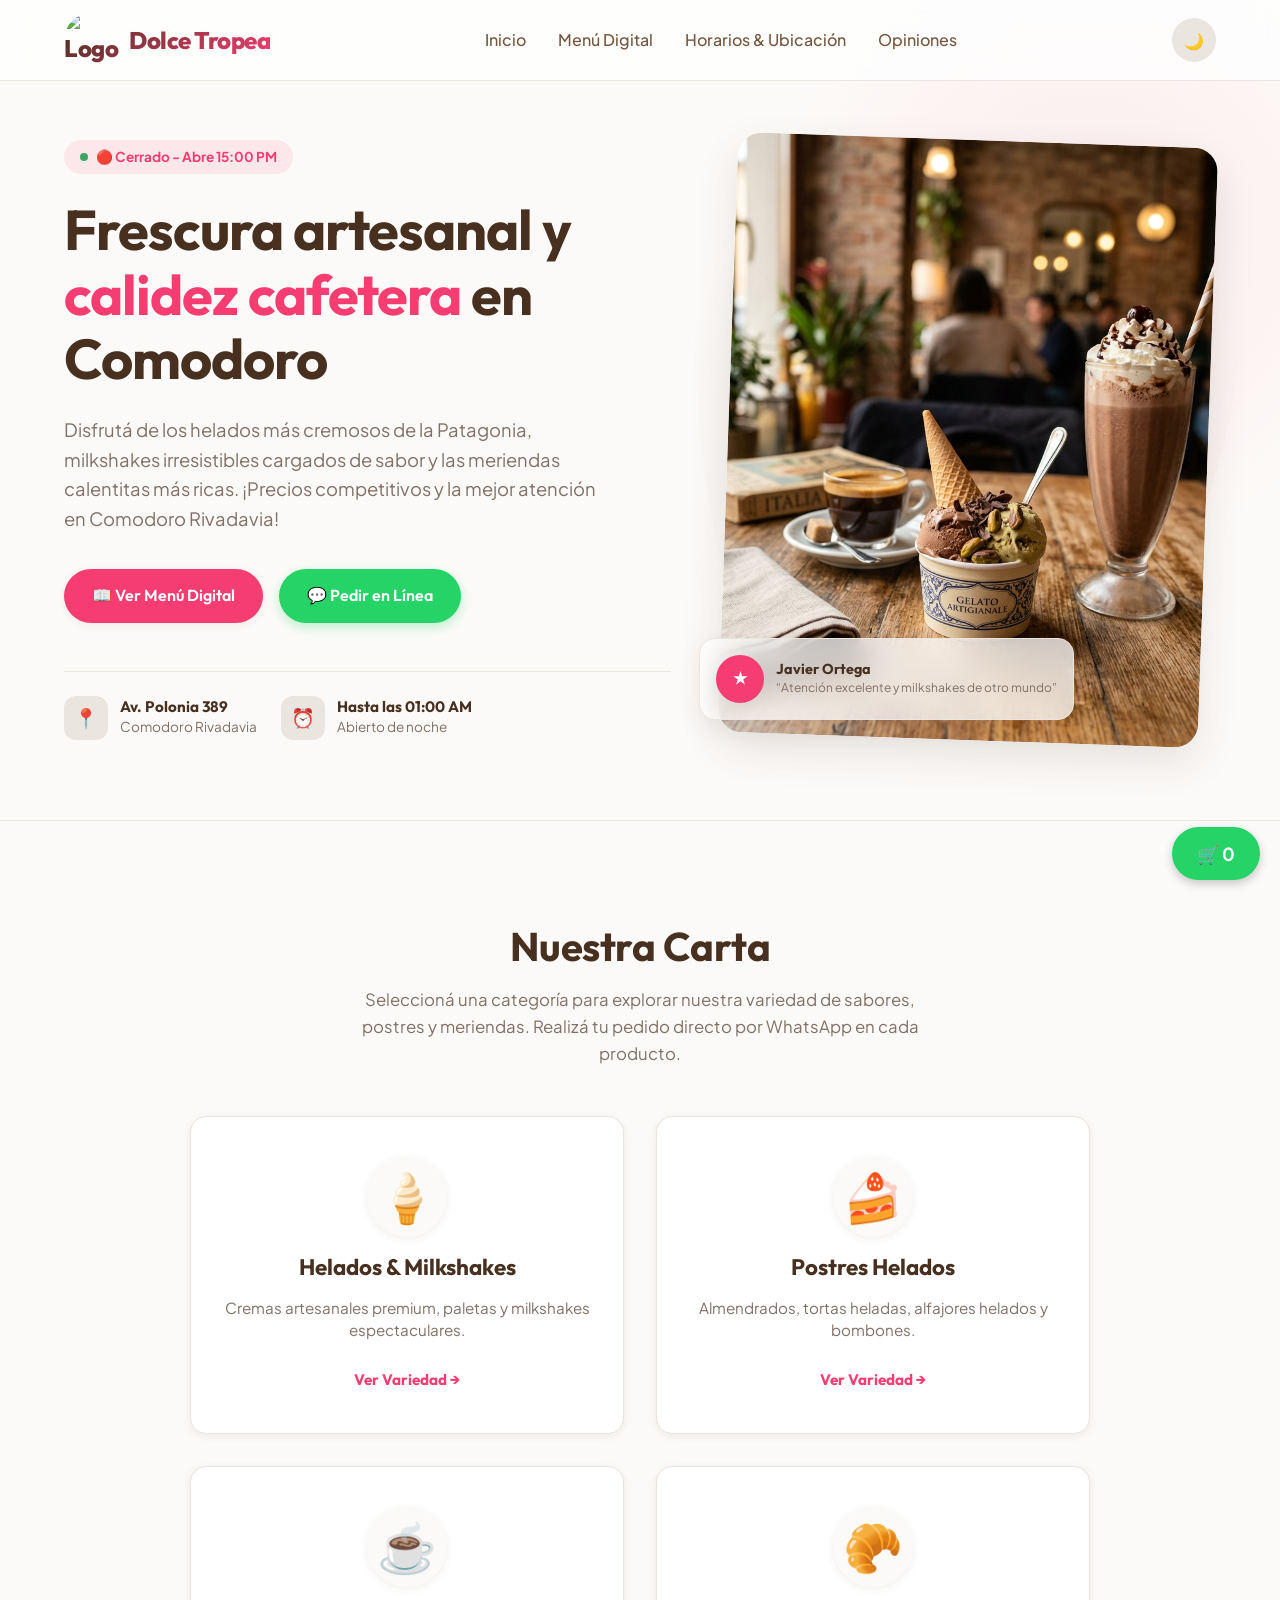
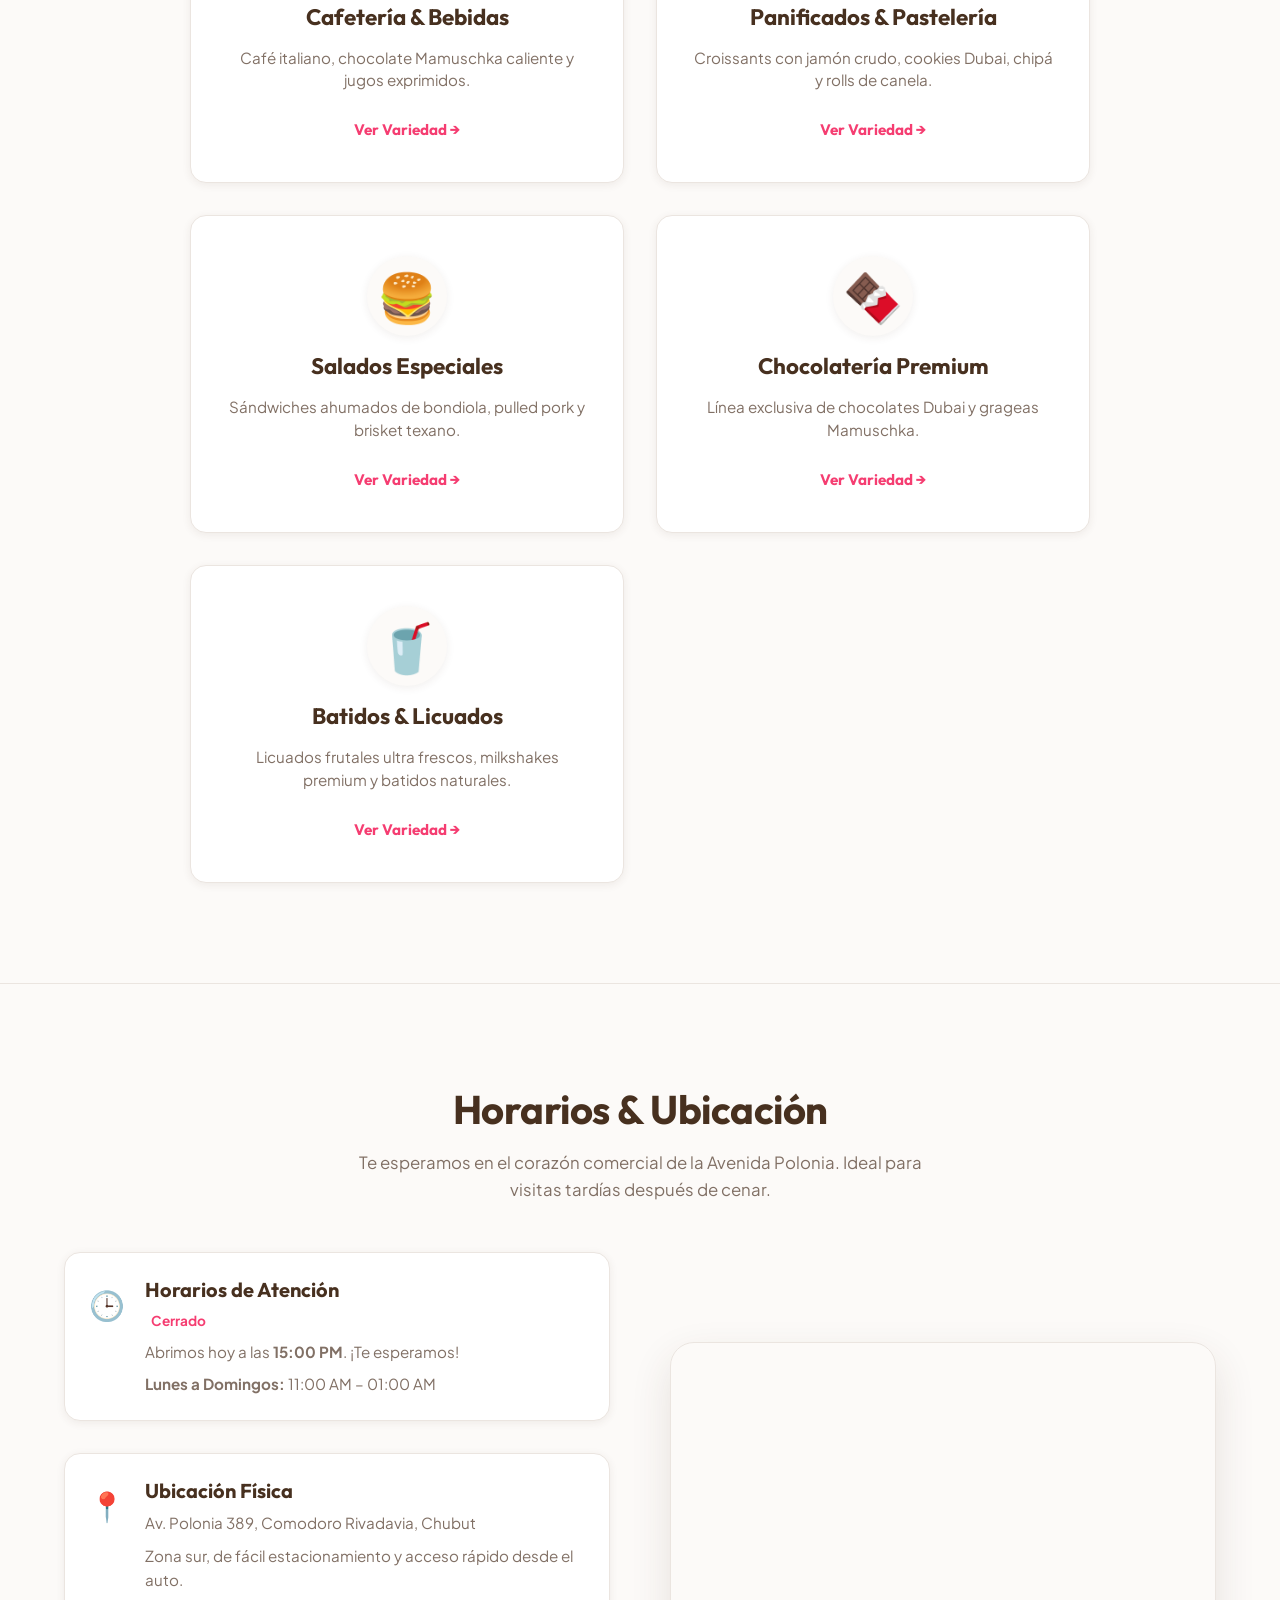
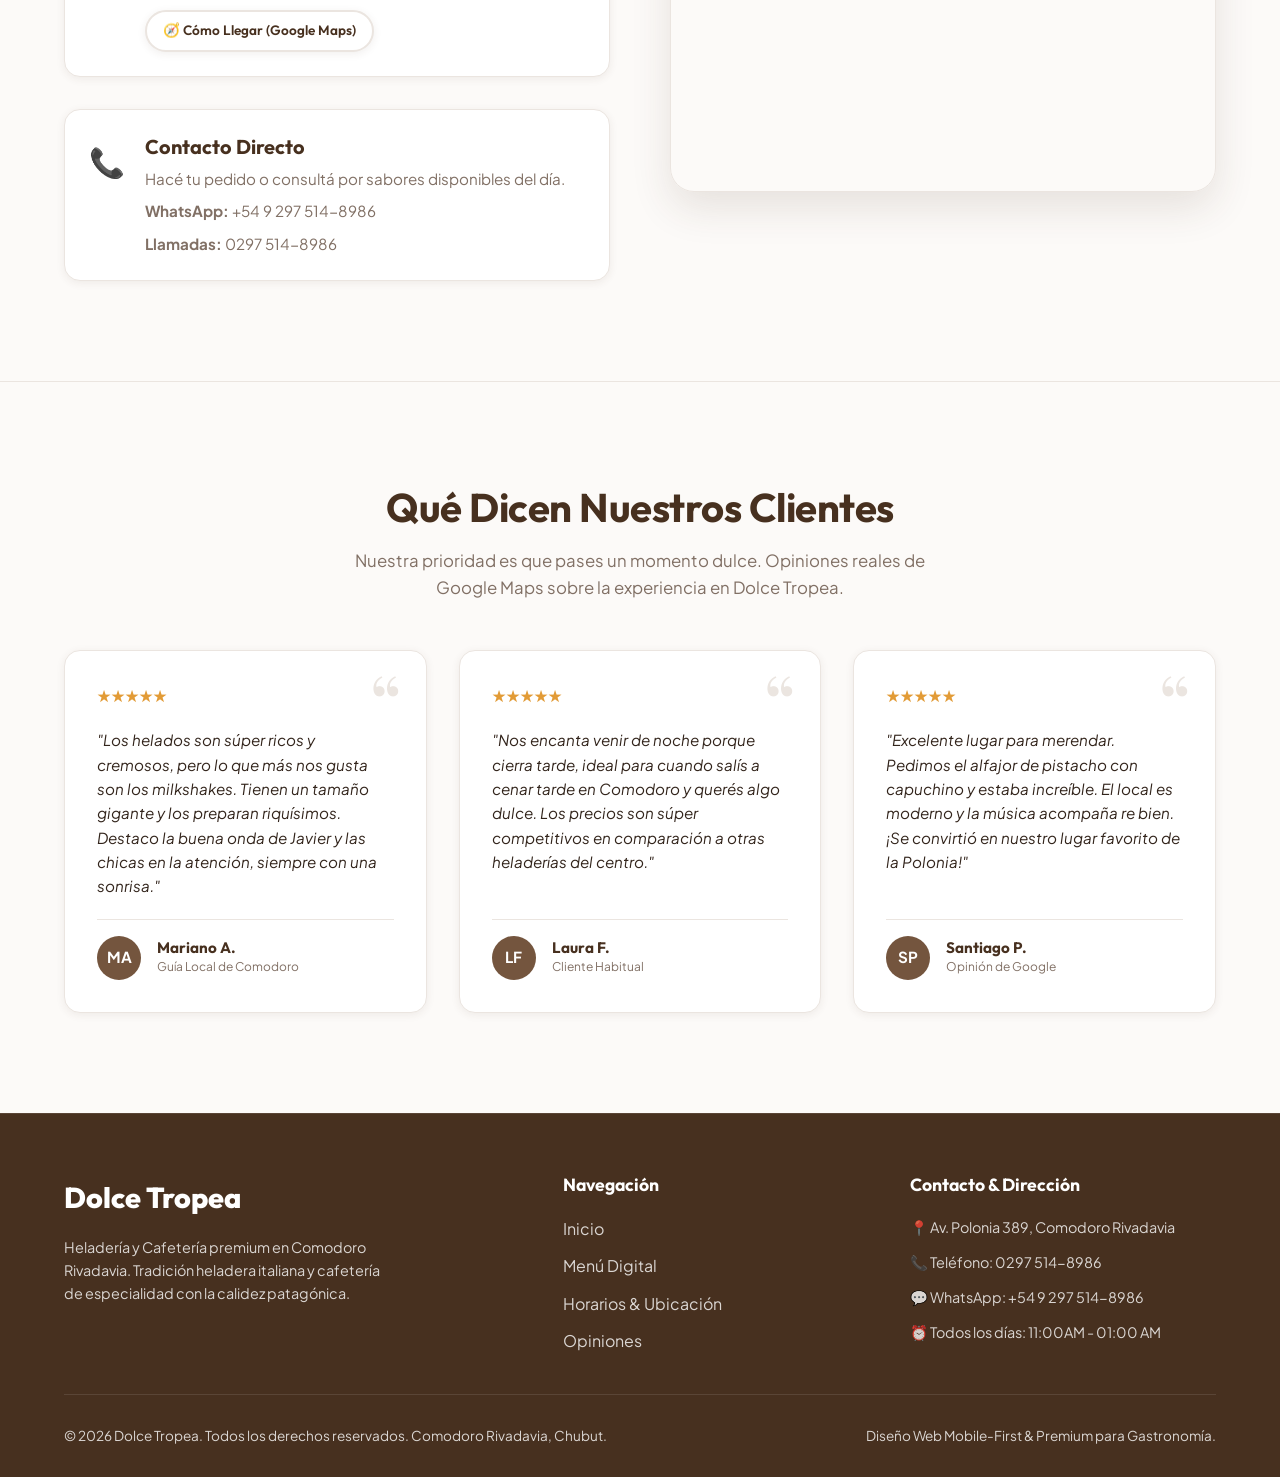
==== commit 78c03983: "Update index.html" ====
--- a/index.html
+++ b/index.html
@@ -28,6 +28,24 @@
   <!-- Favicon -->
   <link rel="icon" type="image/png" href="data:image/svg+xml,<svg xmlns=%22http://www.w3.org/2000/svg%22 viewBox=%220 0 100 100%22><text y=%22.9em%22 font-size=%2290%22>🍦</text></svg>">
 
+  <script>
+  /* 🚫 ANTI-FLASHASO MODO OSCURO */
+  (function() {
+    // 1. Buscamos si el usuario ya tenía el modo oscuro guardado
+    // (Asegurate de que 'theme' sea la misma palabra clave que usás en tu script principal)
+    const temaGuardado = localStorage.getItem('theme'); 
+    
+    // 2. Si no hay nada guardado, nos fijamos si su sistema operativo usa modo oscuro por defecto
+    const prefiereOscuro = window.matchMedia('(prefers-color-scheme: dark)').matches;
+
+    if (temaGuardado === 'dark' || (!temaGuardado && prefiereOscuro)) {
+      // Aplicamos el atributo al elemento HTML antes de que se renderice el body
+      document.documentElement.setAttribute('data-theme', 'dark');
+      document.documentElement.classList.add('dark');
+    }
+  })();
+</script>
+  
   <!-- Estilos CSS -->
   <link rel="stylesheet" href="styles.css">
 </head>
@@ -403,56 +421,60 @@
 
 <!-- Ventana del Carrito y Formulario (Oculta por defecto) -->
 <div id="cart-modal" class="cart-modal-overlay hidden">
-  <!-- Quitamos el overflow hidden de acá para que no bloquee la pantalla -->
-  <div class="cart-modal-content" style="position: relative; display: flex; flex-direction: column; max-height: 85vh; padding: 0; overflow: hidden;">
+  <!-- Usamos tus variables de diseño: --color-bg-card y --color-text-main -->
+  <div class="cart-modal-content" style="position: relative; display: flex; flex-direction: column; max-height: 90vh; padding: 0; overflow: hidden; background-color: var(--color-bg-card); color: var(--color-text-main); border: 1px solid var(--color-border);">
     
-    <!-- ENCABEZADO CONGELADO ARRIBA -->
-    <div class="cart-header" style="position: sticky; top: 0; z-index: 100; background: #ffffff; display: flex; justify-content: space-between; align-items: center; padding: 20px; border-bottom: 1px solid #eee;">
-      <h2 style="margin: 0;">Tu Pedido</h2>
-      <button class="close-cart" onclick="toggleCart()">❌</button>
-    </div>
-
-    <!-- CONTENEDOR DE PRODUCTOS Y FORMULARIO !-->
-<div style="overflow-y: auto; flex: 1; padding: 0 20px 40px 20px;">
+    <!-- ENCABEZADO FIJO ARRIBA -->
+    <div class="cart-header" style="position: sticky; top: 0; z-index: 100; background-color: var(--color-bg-card); display: flex; justify-content: space-between; align-items: center; padding: 20px; border-bottom: 2px solid var(--color-border);">
+      <!-- var(--color-primary) cambia automáticamente a crema claro en modo oscuro -->
+      <h2 style="margin: 0; color: var(--color-primary); font-family: 'Outfit', sans-serif;">Tu Pedido</h2>
+      <button class="close-cart" onclick="toggleCart()" style="filter: drop-shadow(0px 2px 4px rgba(0,0,0,0.1));">❌</button>
+    </div>
+
+    <!-- CONTENEDOR CON SCROLL PARA PRODUCTOS Y FORMULARIO -->
+    <div style="overflow-y: auto; flex: 1; padding: 0 20px 30px 20px; background-color: var(--color-bg-card);">
       
-      <!-- Acá se van a inyectar los helados que elija -->
-      <div id="cart-items" class="cart-items-container">
-        <p class="empty-cart-msg">Tu carrito está vacío.</p>
-      </div>
-
-      <!-- Formulario de Datos -->
-      <div class="cart-form" style="margin-top: 20px;">
-        <h3>Datos del Cliente</h3>
-        <div class="form-row">
-          <input type="text" id="cliente-nombre" placeholder="Nombre" required>
-          <input type="text" id="cliente-apellido" placeholder="Apellido" required>
-        </div>
-        <input type="tel" id="cliente-telefono" placeholder="Número de Teléfono" required>
-        
-        <h3>Opciones de Entrega</h3>
-        <div class="delivery-options">
-          <label>
-            <input type="radio" name="tipo-entrega" value="retiro" onclick="toggleDireccion()" checked>
+      <!-- Listado de productos elegidos -->
+      <div id="cart-items" class="cart-items-container" style="margin-top: 15px;">
+        <!-- Se inyecta por JS -->
+      </div>
+
+      <!-- Formulario de Datos del Cliente -->
+      <div class="cart-form" style="margin-top: 25px;">
+        <h3 style="color: var(--color-primary); margin-bottom: 12px; font-family: 'Outfit', sans-serif;">Datos del Cliente</h3>
+        
+        <div class="form-row" style="display: flex; gap: 10px;">
+          <input type="text" id="cliente-nombre" placeholder="Nombre" required style="background-color: var(--color-bg-base); color: var(--color-text-main); border: 1px solid var(--color-border); padding: 12px; border-radius: var(--radius-sm); width: 50%;">
+          <input type="text" id="cliente-apellido" placeholder="Apellido" required style="background-color: var(--color-bg-base); color: var(--color-text-main); border: 1px solid var(--color-border); padding: 12px; border-radius: var(--radius-sm); width: 50%;">
+        </div>
+        
+        <input type="tel" id="cliente-telefono" placeholder="Número de Teléfono" required style="background-color: var(--color-bg-base); color: var(--color-text-main); border: 1px solid var(--color-border); padding: 12px; border-radius: var(--radius-sm); width: 100%; margin-top: 10px;">
+        
+        <h3 style="color: var(--color-primary); margin-top: 25px; margin-bottom: 12px; font-family: 'Outfit', sans-serif;">Opciones de Entrega</h3>
+        
+        <div class="delivery-options" style="display: flex; gap: 20px; margin-bottom: 15px; font-weight: 500;">
+          <label style="display: flex; align-items: center; gap: 6px; cursor: pointer;">
+            <input type="radio" name="tipo-entrega" value="retiro" onclick="toggleDireccion()" checked style="accent-color: var(--color-secondary);">
             Retiro en Local
           </label>
-          <label>
-            <input type="radio" name="tipo-entrega" value="delivery" onclick="toggleDireccion()">
+          <label style="display: flex; align-items: center; gap: 6px; cursor: pointer;">
+            <input type="radio" name="tipo-entrega" value="delivery" onclick="toggleDireccion()" style="accent-color: var(--color-secondary);">
             Envío a Domicilio
           </label>
         </div>
 
-        <!-- Campo de dirección (se muestra solo si elige delivery) -->
+        <!-- Campo de dirección dinámico -->
         <div id="campo-direccion" class="hidden">
-          <input type="text" id="cliente-direccion" placeholder="Ej: Av. Alsina 420, Piso 2B">
-        </div>
-      </div>
-
-    </div> <!-- FIN DEL CONTENEDOR CON SCROLL -->
+          <input type="text" id="cliente-direccion" placeholder="Ej: Av. Alsina 420, Piso 2B" style="background-color: var(--color-bg-base); color: var(--color-text-main); border: 1px solid var(--color-border); padding: 12px; border-radius: var(--radius-sm); width: 100%;">
+        </div>
+      </div>
+
+    </div> <!-- FIN DEL SCROLL -->
 
     <!-- PIE DE PÁGINA FIJO ABAJO -->
-    <div class="cart-footer" style="position: sticky; bottom: 0; background: #ffffff; border-top: 1px solid #eee; padding: 20px; z-index: 100;">
-      <h3 style="margin-top: 0;">Total: $<span id="cart-total">0</span></h3>
-      <button id="btn-pagar" class="btn-checkout" onclick="procesarPago()" style="width: 100%;">Ir a Pagar</button>
+    <div class="cart-footer" style="position: sticky; bottom: 0; background-color: var(--color-bg-card); border-top: 2px solid var(--color-border); padding: 20px; z-index: 100;">
+      <h3 style="margin-top: 0; margin-bottom: 15px; color: var(--color-primary); font-family: 'Outfit', sans-serif; font-size: 1.4rem;">Total: $<span id="cart-total">0</span></h3>
+      <button id="btn-pagar" class="btn-checkout" onclick="procesarPago()" style="width: 100%; background-color: var(--color-secondary); color: white; padding: 14px; border-radius: var(--radius-full); font-family: 'Outfit', sans-serif; font-weight: 700; border: none; box-shadow: var(--shadow-sm); transition: var(--transition-smooth);">Ir a Pagar</button>
     </div>
 
   </div>
--- a/styles.css
+++ b/styles.css
@@ -3,7 +3,7 @@
    ========================================================================== */
 
 /* Importación de Fuentes Premium de Google Fonts */
-@import url('https://fonts.googleapis.com/css2?family=Outfit:wght@300;400;500;600;700;800&family=Plus+Jakarta+Sans:wght@300;400;500;600;700&display=swap');
+@import url('https://fonts.googleapis.com/css2?family=Outfit:wght=300;400;500;600;700;800&family=Plus+Jakarta+Sans:wght=300;400;500;600;700&family=Playfair+Display:wght=400;700&display=swap');
 
 /* Variables de Diseño (Custom Properties) */
 :root {
@@ -663,7 +663,7 @@
   left: 20px;
   top: 50%;
   transform: translateY(-50%);
-  color: var(--color-text-muted);
+  color: var(--text-muted);
   font-size: 1.2rem;
   pointer-events: none;
 }
@@ -676,12 +676,12 @@
   border-bottom: 1px solid var(--color-border);
   padding-bottom: 16px;
   overflow-x: auto;
-  scrollbar-width: none; /* Firefox */
-  -ms-overflow-style: none;  /* IE and Edge */
+  scrollbar-width: none;
+  -ms-overflow-style: none;
 }
 
 .menu-tabs::-webkit-scrollbar {
-  display: none; /* Chrome, Safari, Opera */
+  display: none;
 }
 
 .tab-btn {
@@ -706,7 +706,7 @@
   box-shadow: var(--shadow-sm);
 }
 
-/* Filtros rápidos alimenticios (Sin TACC, Vegano) */
+/* Filtros rápidos alimenticios */
 .diet-filters {
   display: flex;
   justify-content: center;
@@ -777,7 +777,7 @@
 }
 
 .product-card.hidden {
-  display: none;
+  display: none !important;
   opacity: 0;
   transform: translateY(10px);
 }
@@ -857,7 +857,7 @@
   flex-grow: 1;
 }
 
-/* Interacción de Selección para Pedido (WhatsApp Linker) */
+/* Interacción de Selección para Pedido */
 .product-footer {
   display: flex;
   align-items: center;
@@ -989,7 +989,6 @@
   font-size: 0.95rem;
 }
 
-/* Dynamic Live Status badge inside info */
 .live-status {
   display: inline-flex;
   align-items: center;
@@ -1050,7 +1049,7 @@
   top: 10px;
   right: 24px;
   font-size: 5rem;
-  font-family: 'Playfair Display', serif;
+  font-family: 'Playfair Display', serif; /* Aplicada la nueva fuente premium */
   color: var(--color-border);
   line-height: 1;
   pointer-events: none;
@@ -1249,207 +1248,84 @@
 /* ==========================================================================
    Media Queries & Responsividad (Mobile-First overrides)
    ========================================================================== */
-
 @media (max-width: 991px) {
   .hero-grid {
     grid-template-columns: 1fr;
     gap: 40px;
     text-align: center;
   }
-
-  .hero-content {
-    align-items: center;
-  }
-
-  .hero-badge {
-    align-self: center;
-  }
-
-  .hero-description {
-    margin: 0 auto;
-  }
-
-  .hero-ctas {
-    justify-content: center;
-  }
-
-  .hero-info-pills {
-    justify-content: center;
-    width: 100%;
-  }
-
-  .info-grid {
-    grid-template-columns: 1fr;
-    gap: 40px;
-  }
-
-  .map-wrapper {
-    height: 350px;
-  }
+  .hero-content { align-items: center; }
+  .hero-badge { align-self: center; }
+  .hero-description { margin: 0 auto; }
+  .hero-ctas { justify-content: center; }
+  .hero-info-pills { justify-content: center; width: 100%; }
+  .info-grid { grid-template-columns: 1fr; gap: 40px; }
+  .map-wrapper { height: 350px; }
 }
 
 @media (max-width: 768px) {
-  html {
-    font-size: 15px;
-  }
-
-  .header-container {
-    height: 70px;
-  }
-
-  .mobile-nav-toggle {
-    display: flex;
-    z-index: 1001;
-  }
-
+  html { font-size: 15px; }
+  .header-container { height: 70px; }
+  .mobile-nav-toggle { display: flex; z-index: 1001; }
   .nav-links {
     position: fixed;
-    top: 0;
-    right: -100%;
-    width: 80%;
-    max-width: 320px;
-    height: 100vh;
+    top: 0; right: -100%;
+    width: 80%; max-width: 320px; height: 100vh;
     background-color: var(--color-bg-card);
-    flex-direction: column;
-    justify-content: center;
-    align-items: center;
-    gap: 40px;
-    box-shadow: var(--shadow-lg);
-    transition: var(--transition-smooth);
-    z-index: 1000;
+    flex-direction: column; justify-content: center; align-items: center;
+    gap: 40px; box-shadow: var(--shadow-lg);
+    transition: var(--transition-smooth); z-index: 1000;
   }
-
-  .nav-links.active {
-    right: 0;
-  }
-
-  .mobile-nav-toggle.active span:nth-child(1) {
-    transform: rotate(45deg) translate(6px, 6px);
-  }
-
-  .mobile-nav-toggle.active span:nth-child(2) {
-    opacity: 0;
-  }
-
-  .mobile-nav-toggle.active span:nth-child(3) {
-    transform: rotate(-45deg) translate(6px, -6px);
-  }
-
-  .hero-title {
-    font-size: 2.5rem;
-  }
-
-  .hero-info-pills {
-    flex-direction: column;
-    align-items: flex-start;
-    max-width: 320px;
-    margin: 24px auto 0 auto;
-  }
-
-  .footer-grid {
-    grid-template-columns: 1fr;
-    gap: 30px;
-  }
-
-  .footer-bottom {
-    flex-direction: column;
-    text-align: center;
-  }
+  .nav-links.active { right: 0; }
+  .mobile-nav-toggle.active span:nth-child(1) { transform: rotate(45deg) translate(6px, 6px); }
+  .mobile-nav-toggle.active span:nth-child(2) { opacity: 0; }
+  .mobile-nav-toggle.active span:nth-child(3) { transform: rotate(-45deg) translate(6px, -6px); }
+  .hero-title { font-size: 2.5rem; }
+  .hero-info-pills { flex-direction: column; align-items: flex-start; max-width: 320px; margin: 24px auto 0 auto; }
+  .footer-grid { grid-template-columns: 1fr; gap: 30px; }
+  .footer-bottom { flex-direction: column; text-align: center; }
 }
 
 @media (max-width: 480px) {
-  .hero-ctas {
-    flex-direction: column;
-    width: 100%;
-  }
-
-  .btn {
-    width: 100%;
-  }
-
-  .hero-floating-card {
-    left: 10px;
-    right: 10px;
-    bottom: -10px;
-  }
-  
-  .menu-tabs {
-    justify-content: flex-start;
-    padding-left: 12px;
-    padding-right: 12px;
-  }
+  .hero-ctas { flex-direction: column; width: 100%; }
+  .btn { width: 100%; }
+  .hero-floating-card { left: 10px; right: 10px; bottom: -10px; }
+  .menu-tabs { justify-content: flex-start; padding-left: 12px; padding-right: 12px; }
 }
 
 /* ==========================================================================
    Estilos de Navegación Secundaria (Volver) & Botón WhatsApp
    ========================================================================== */
-.back-btn-container {
-  margin-bottom: 30px;
-}
-
+.back-btn-container { margin-bottom: 30px; }
 .back-link {
-  display: inline-flex;
-  align-items: center;
-  gap: 8px;
-  font-family: 'Outfit', sans-serif;
-  font-weight: 600;
-  color: var(--color-text-muted);
-  transition: var(--transition-fast);
-}
-
-.back-link:hover {
-  color: var(--color-secondary);
-  transform: translateX(-4px);
-}
+  display: inline-flex; align-items: center; gap: 8px;
+  font-family: 'Outfit', sans-serif; font-weight: 600;
+  color: var(--color-text-muted); transition: var(--transition-fast);
+}
+.back-link:hover { color: var(--color-secondary); transform: translateX(-4px); }
 
 .btn-card-whatsapp {
-  width: 100%;
-  background-color: #25D366;
-  color: white;
-  border-radius: var(--radius-full);
-  padding: 12px 20px;
-  font-family: 'Outfit', sans-serif;
-  font-weight: 700;
-  font-size: 0.95rem;
-  display: flex;
-  align-items: center;
-  justify-content: center;
-  gap: 8px;
-  box-shadow: 0 4px 12px rgba(37, 211, 102, 0.15);
-  transition: var(--transition-smooth);
+  width: 100%; background-color: #25D366; color: white;
+  border-radius: var(--radius-full); padding: 12px 20px;
+  font-family: 'Outfit', sans-serif; font-weight: 700; font-size: 0.95rem;
+  display: flex; align-items: center; justify-content: center; gap: 8px;
+  box-shadow: 0 4px 12px rgba(37, 211, 102, 0.15); transition: var(--transition-smooth);
   margin-top: 8px;
 }
-
-.btn-card-whatsapp:hover {
-  background-color: #20ba59;
-  transform: translateY(-2px);
-  box-shadow: 0 6px 16px rgba(37, 211, 102, 0.25);
-}
-
-.btn-card-whatsapp:active {
-  transform: translateY(0);
-}
-
-[data-theme="dark"] .btn-card-whatsapp {
-  box-shadow: 0 4px 12px rgba(0, 0, 0, 0.3);
-}
-
-/* --- ESTILOS DEL CARRITO --- */
+.btn-card-whatsapp:hover { background-color: #20ba59; transform: translateY(-2px); box-shadow: 0 6px 16px rgba(37, 211, 102, 0.25); }
+.btn-card-whatsapp:active { transform: translateY(0); }
+[data-theme="dark"] .btn-card-whatsapp { box-shadow: 0 4px 12px rgba(0, 0, 0, 0.3); }
+
+/* ==========================================================================
+   --- ESTILOS DEL CARRITO (TOTALMENTE INTEGRADOS AL MODO OSCURO) ---
+   ========================================================================== */
 .cart-floating-btn {
-  position: fixed;
-  bottom: 20px;
-  right: 20px;
-  background-color: #25d366; 
-  color: white;
-  border: none;
-  border-radius: 50px;
-  padding: 15px 25px;
-  font-size: 18px;
-  font-weight: bold;
-  box-shadow: 0 4px 10px rgba(0,0,0,0.2);
-  cursor: pointer;
-  z-index: 1000;
-  transition: transform 0.2s;
+  position: fixed; bottom: 20px; right: 20px;
+  background-color: #25d366; color: white;
+  border: none; border-radius: 50px; padding: 15px 25px;
+  font-size: 18px; font-weight: bold;
+  box-shadow: 0 4px 10px rgba(0,0,0,0.2); cursor: pointer;
+  z-index: 1000; transition: transform 0.2s;
 }
 .cart-floating-btn:hover { transform: scale(1.05); }
 
@@ -1461,74 +1337,110 @@
   z-index: 2000;
   display: flex;
   justify-content: flex-end;
-  opacity: 1;
-  visibility: visible;
-  transition: opacity 0.3s ease; /* Aparece suavemente */
-}
-
-/* Cuando está oculto */
+  opacity: 1; visibility: visible;
+  transition: opacity 0.3s ease;
+}
+
 .cart-modal-overlay.hidden {
-  opacity: 0;
-  visibility: hidden;
-}
-
-/* Panel lateral flotante, redondeado y deslizante */
+  opacity: 0; visibility: hidden;
+}
+
+/* Panel lateral flotante adaptativo */
 .cart-modal-content {
-  background: #fff;
-  width: 100%;
-  max-width: 400px;
-  height: 96vh; /* Casi todo el alto de la pantalla */
-  margin: 2vh 15px; /* Lo despega de los bordes para mostrar las curvas */
-  border-radius: 20px; /* Todas las esquinas bien redondeadas */
-  padding: 20px;
-  box-sizing: border-box;
-  overflow-y: auto;
-  display: flex;
-  flex-direction: column;
-  gap: 15px;
+  background: var(--color-bg-card); /* 🌟 Corregido: cambia con el tema */
+  color: var(--color-text-main);    /* 🌟 Corregido: texto contrastado */
+  width: 100%; max-width: 400px; height: 96vh;
+  margin: 2vh 15px; border-radius: 20px; padding: 20px;
+  box-sizing: border-box; overflow-y: auto;
+  display: flex; flex-direction: column; gap: 15px;
+  border: 1px solid var(--color-border);
   
-  /* EFECTO DESLIZANTE SÚPER FLUIDO */
+  /* Efecto deslizante */
   transform: translateX(0);
   transition: transform 0.4s cubic-bezier(0.25, 0.8, 0.25, 1);
 }
 
-/* Cuando se esconde, se desliza hacia la derecha y afuera */
 .cart-modal-overlay.hidden .cart-modal-content {
   transform: translateX(120%);
 }
 
 .cart-header {
-  display: flex;
-  justify-content: space-between;
-  align-items: center;
-  border-bottom: 2px solid #f0f0f0;
+  display: flex; justify-content: space-between; align-items: center;
+  border-bottom: 2px solid var(--color-border); /* 🌟 Línea adaptativa */
   padding-bottom: 10px;
 }
-.close-cart { background: none; border: none; font-size: 20px; cursor: pointer; }
-
-/* Estilos del Formulario */
+.close-cart { background: none; border: none; font-size: 20px; cursor: pointer; color: var(--color-text-main); }
+
+/* Estilos del Formulario del Carrito */
 .cart-form input[type="text"], 
 .cart-form input[type="tel"] {
-  width: 100%;
-  padding: 10px;
-  margin-bottom: 10px;
-  border: 1px solid #ccc;
-  border-radius: 8px;
-  box-sizing: border-box;
+  width: 100%; padding: 10px; margin-bottom: 10px;
+  background: var(--color-bg-base);  /* 🌟 Corregido: Fondo oscuro/claro en inputs */
+  color: var(--color-text-main);     /* 🌟 Corregido: Texto siempre visible al escribir */
+  border: 1px solid var(--color-border);
+  border-radius: 8px; box-sizing: border-box;
   font-family: inherit;
 }
 .form-row { display: flex; gap: 10px; }
 .delivery-options { display: flex; gap: 15px; margin-bottom: 10px; }
 
 .btn-checkout {
-  background-color: #ff477e; 
-  color: white;
-  width: 100%;
-  padding: 15px;
-  border: none;
-  border-radius: 8px;
-  font-size: 18px;
-  font-weight: bold;
-  cursor: pointer;
-}
-.hidden { display: none !important; }
+  background-color: var(--color-secondary); 
+  color: white; width: 100%; padding: 15px;
+  border: none; border-radius: 8px; font-size: 18px;
+  font-weight: bold; cursor: pointer;
+  transition: var(--transition-smooth);
+}
+.btn-checkout:hover {
+  background-color: var(--color-secondary-hover);
+}
+
+/* ==========================================================================
+   OVERLAY PROCESANDO PAGO
+   ========================================================================== */
+.payment-loading {
+  position: fixed; inset: 0;
+  background: rgba(0,0,0,0.65); backdrop-filter: blur(10px);
+  display: flex; align-items: center; justify-content: center;
+  z-index: 9999;
+}
+
+.loading-card {
+  background: var(--color-bg-card);
+  padding: 40px; border-radius: var(--radius-lg);
+  text-align: center; width: 90%; max-width: 360px;
+  box-shadow: var(--shadow-lg);
+  border: 1px solid var(--color-border);
+}
+
+.loading-card h2 { margin-top: 20px; color: var(--color-primary); }
+.loading-card p { color: var(--color-text-muted); margin-top: 8px; }
+
+.spinner {
+  width: 60px; height: 60px;
+  border: 5px solid var(--color-border);
+  border-top: 5px solid var(--color-secondary);
+  border-radius: 50%;
+  animation: spin 1s linear infinite; margin: 0 auto;
+}
+
+@keyframes spin { to { transform: rotate(360deg); } }
+
+.loading-bar {
+  width: 100%; height: 8px;
+  background: var(--color-border); border-radius: 999px;
+  margin-top: 20px; overflow: hidden;
+}
+
+.loading-progress {
+  height: 100%; width: 0%;
+  background: var(--color-secondary);
+  animation: loadProgress 3s ease forwards;
+}
+
+@keyframes loadProgress {
+  0% { width: 0%; }
+  100% { width: 100%; }
+}
+
+.loading-small { font-size: 0.8rem; margin-top: 12px; opacity: 0.7; }
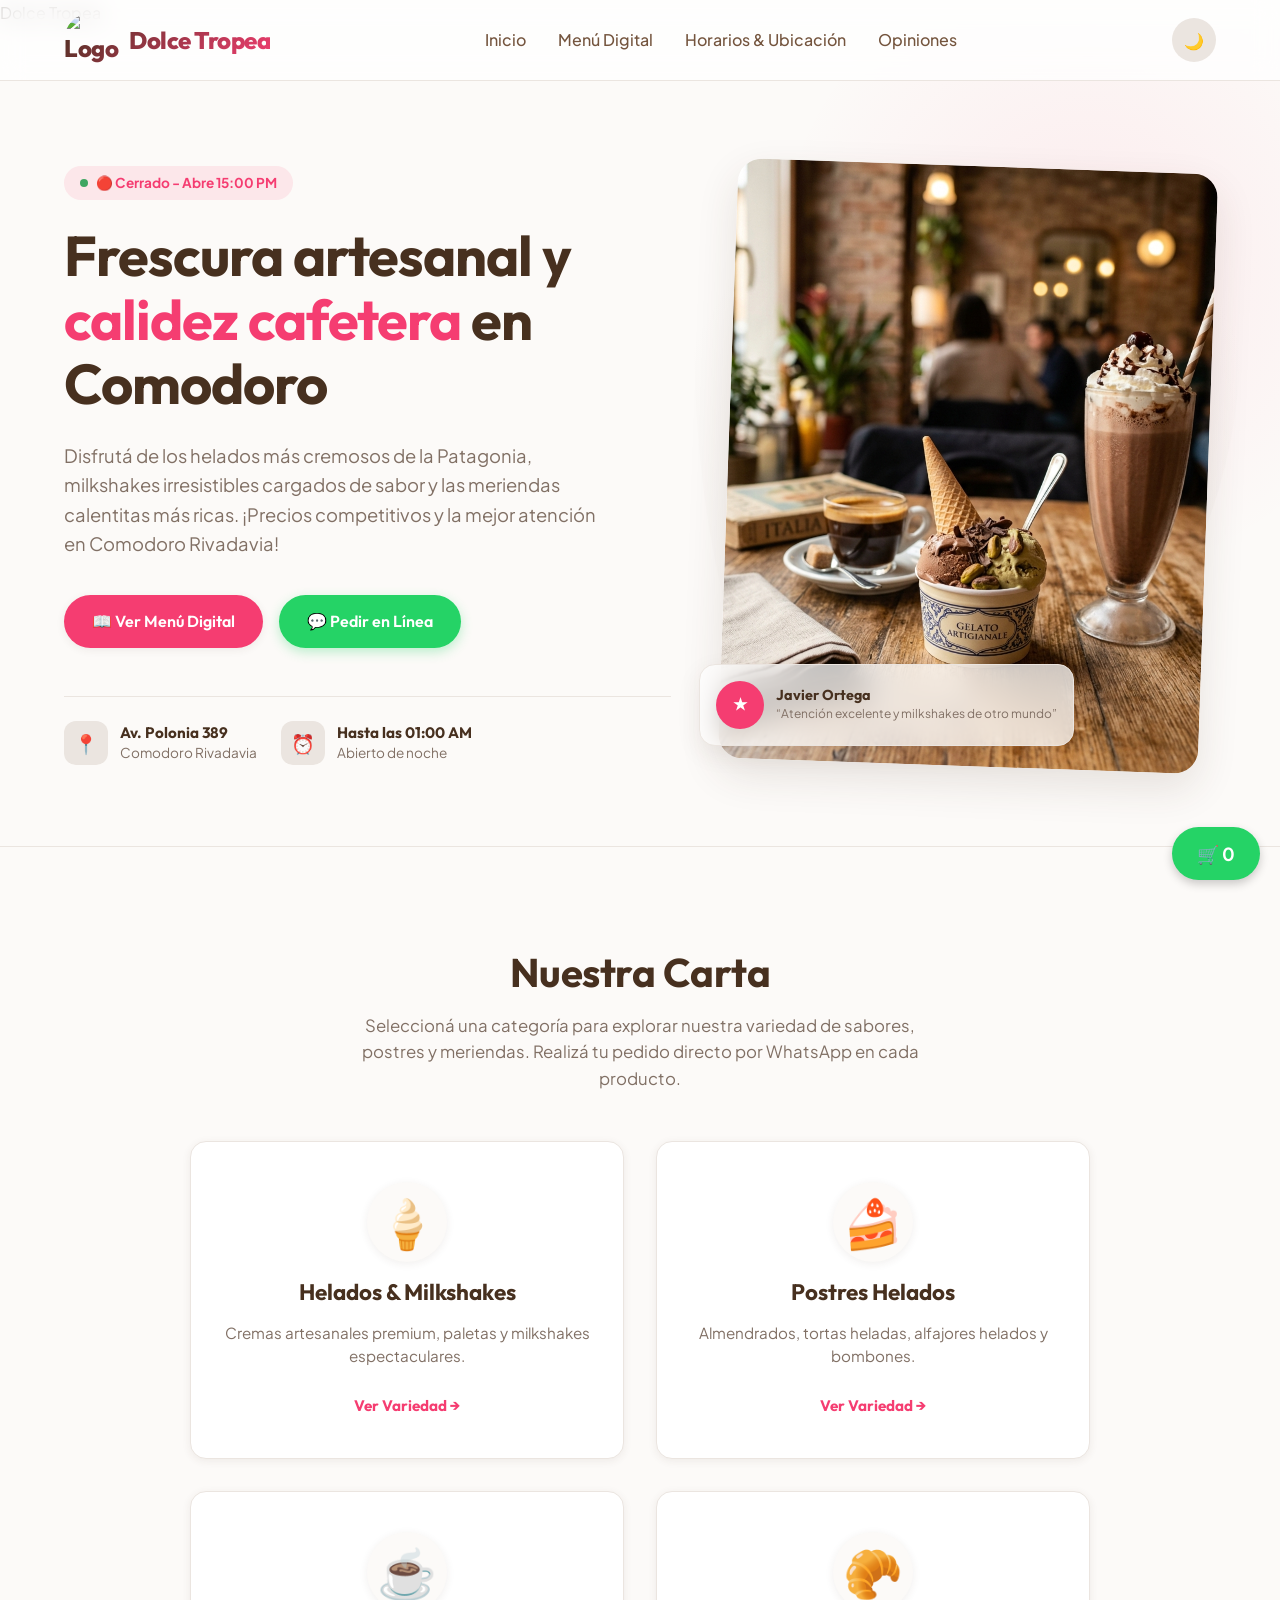
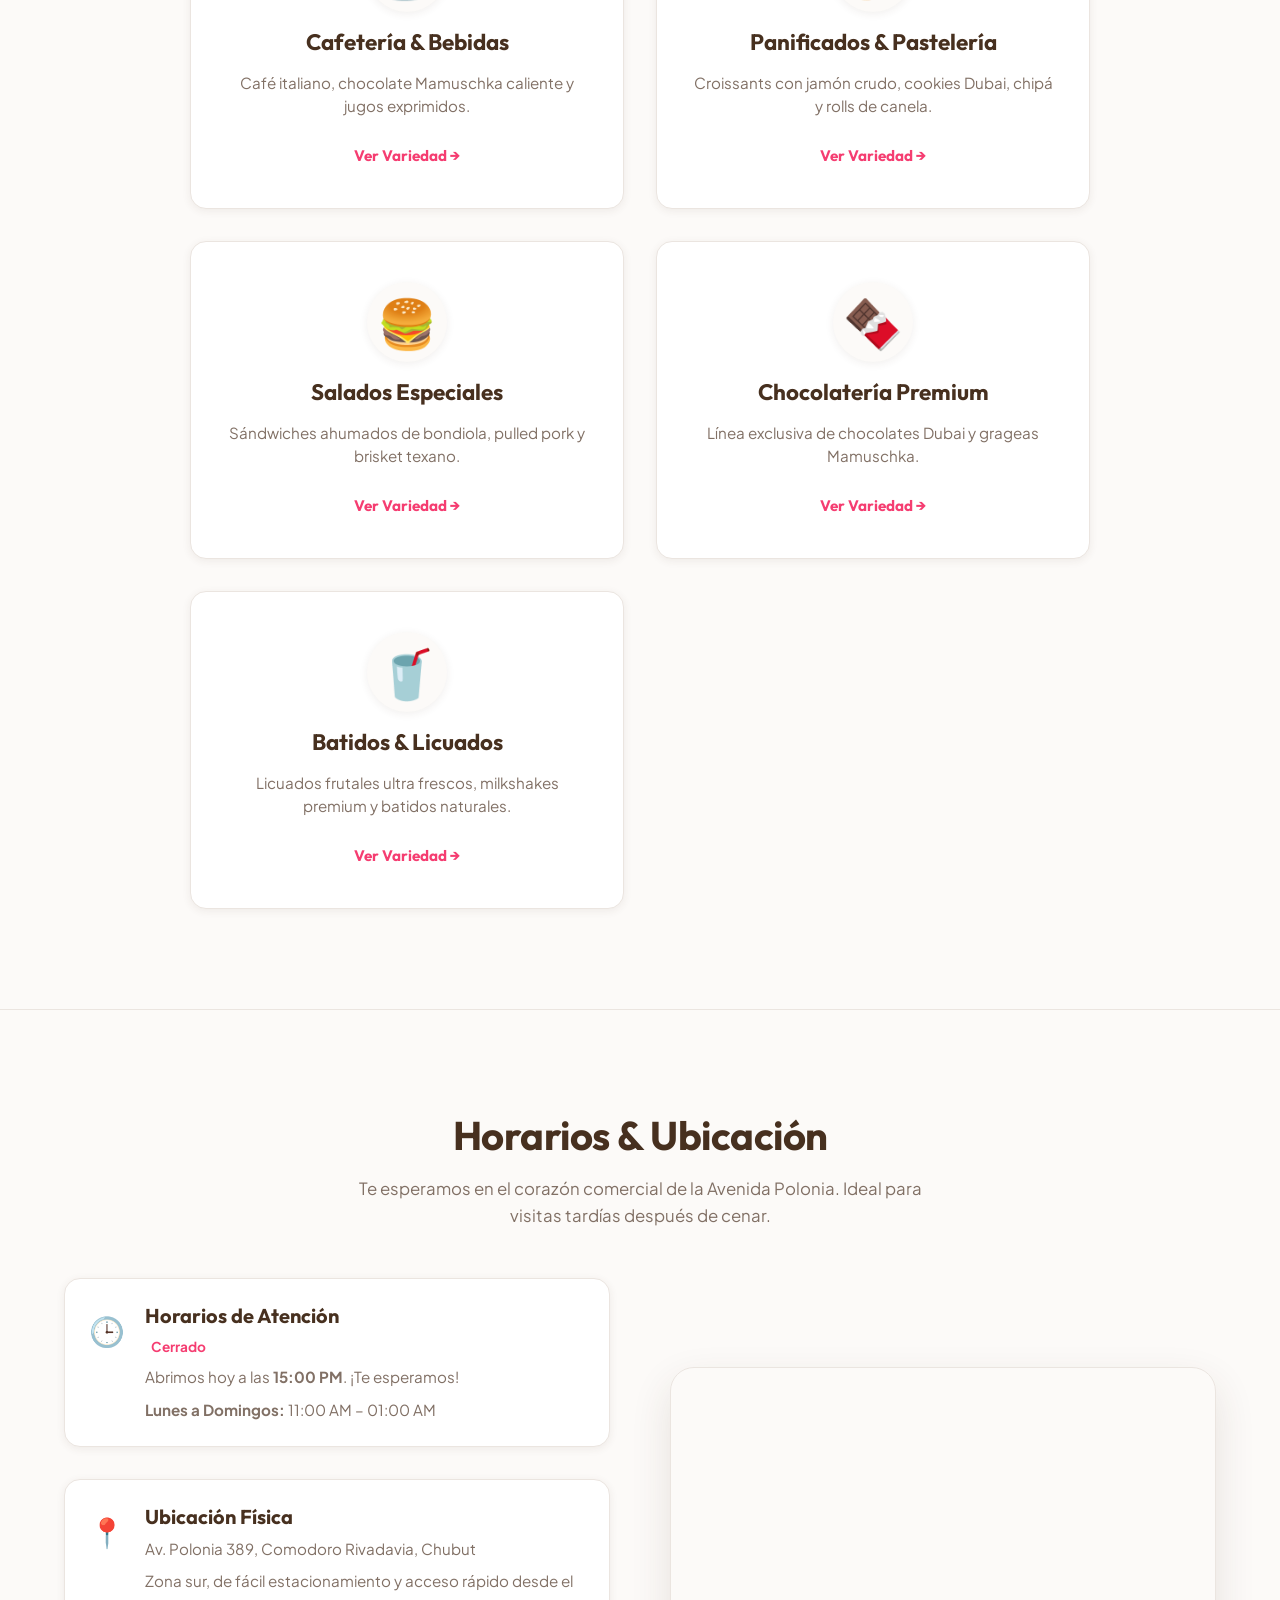
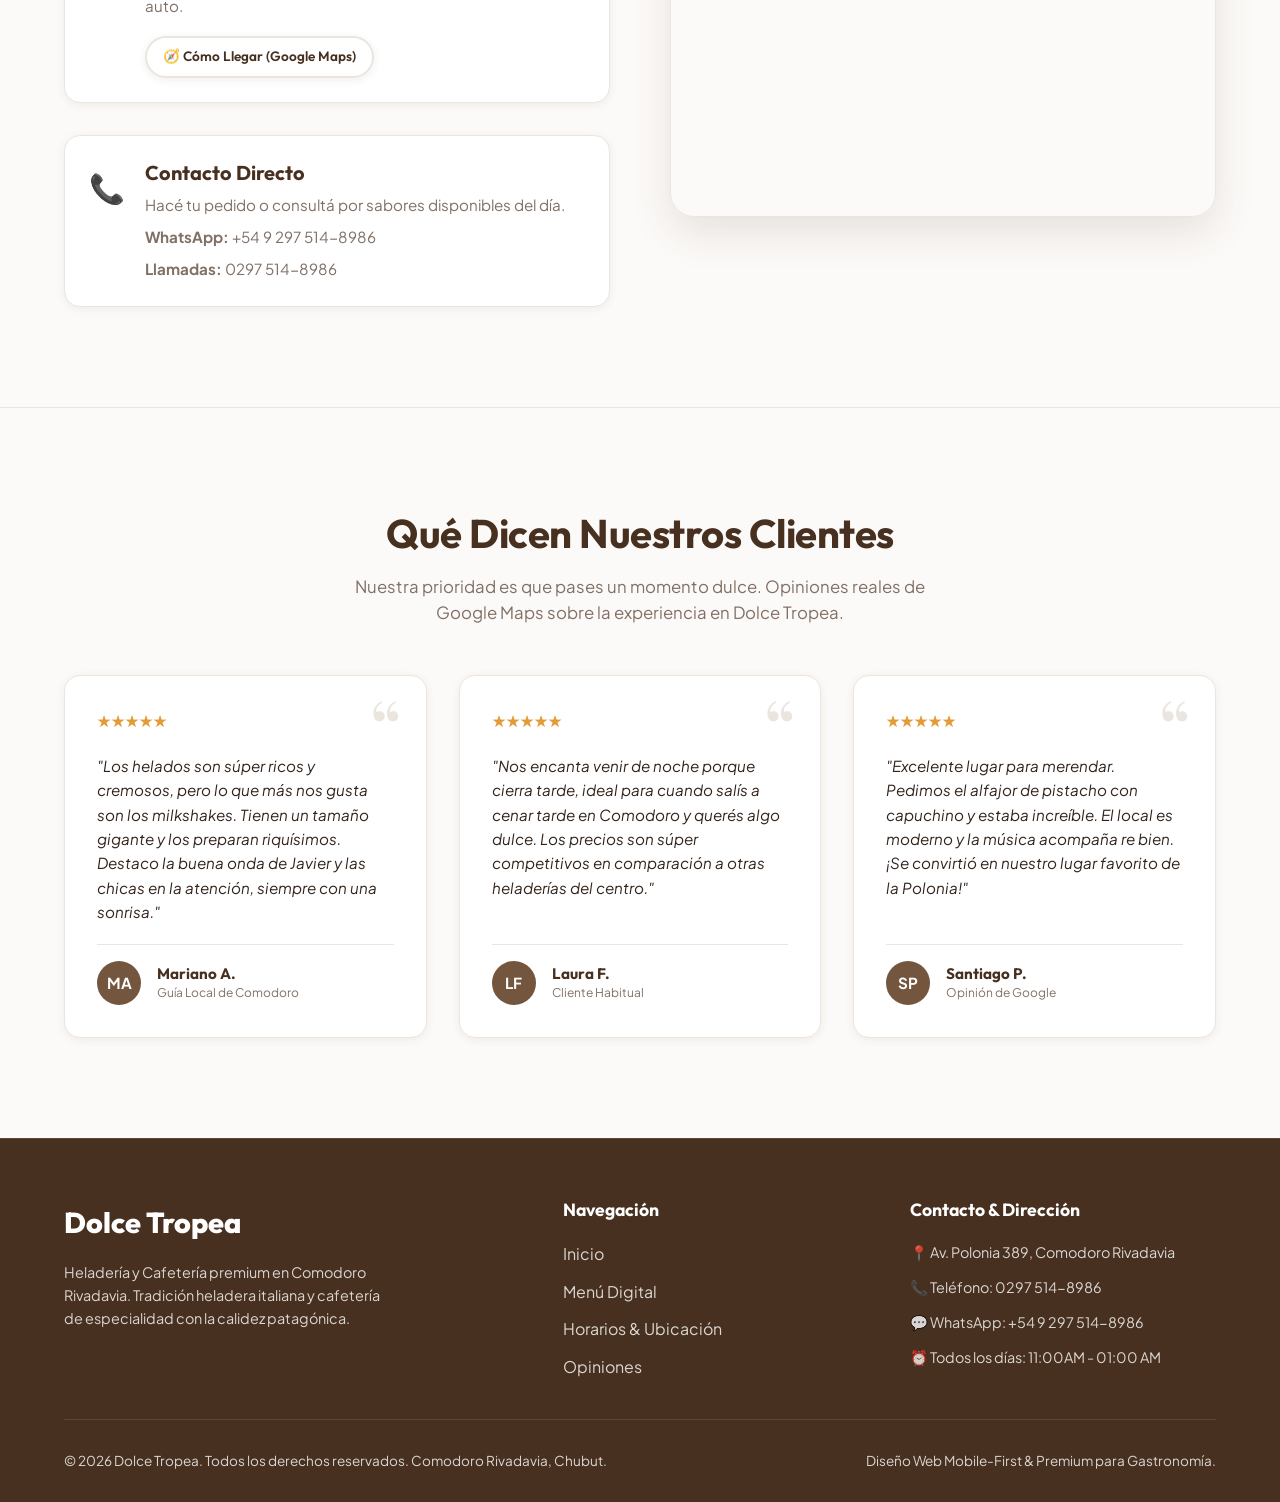
==== commit 37debd52: "Update index.html" ====
--- a/index.html
+++ b/index.html
@@ -31,7 +31,7 @@
   <script>
   /* 🚫 ANTI-FLASHASO MODO OSCURO */
   (function() {
-    // 1. Buscamos si el usuario ya tenía el modo oscuro guardado
+
     // (Asegurate de que 'theme' sea la misma palabra clave que usás en tu script principal)
     const temaGuardado = localStorage.getItem('theme'); 
     
@@ -50,6 +50,14 @@
   <link rel="stylesheet" href="styles.css">
 </head>
 <body>
+  
+  <!-- 🍦 Pantalla de Carga Premium - Dolce Tropea -->
+<div id="preloader" class="preloader">
+  <div class="preloader-content">
+    <div class="preloader-spinner"></div>
+    <span class="preloader-logo">Dolce Tropea</span>
+  </div>
+</div>
 
   <!-- ==========================================
        HEADER & NAVEGACIÓN
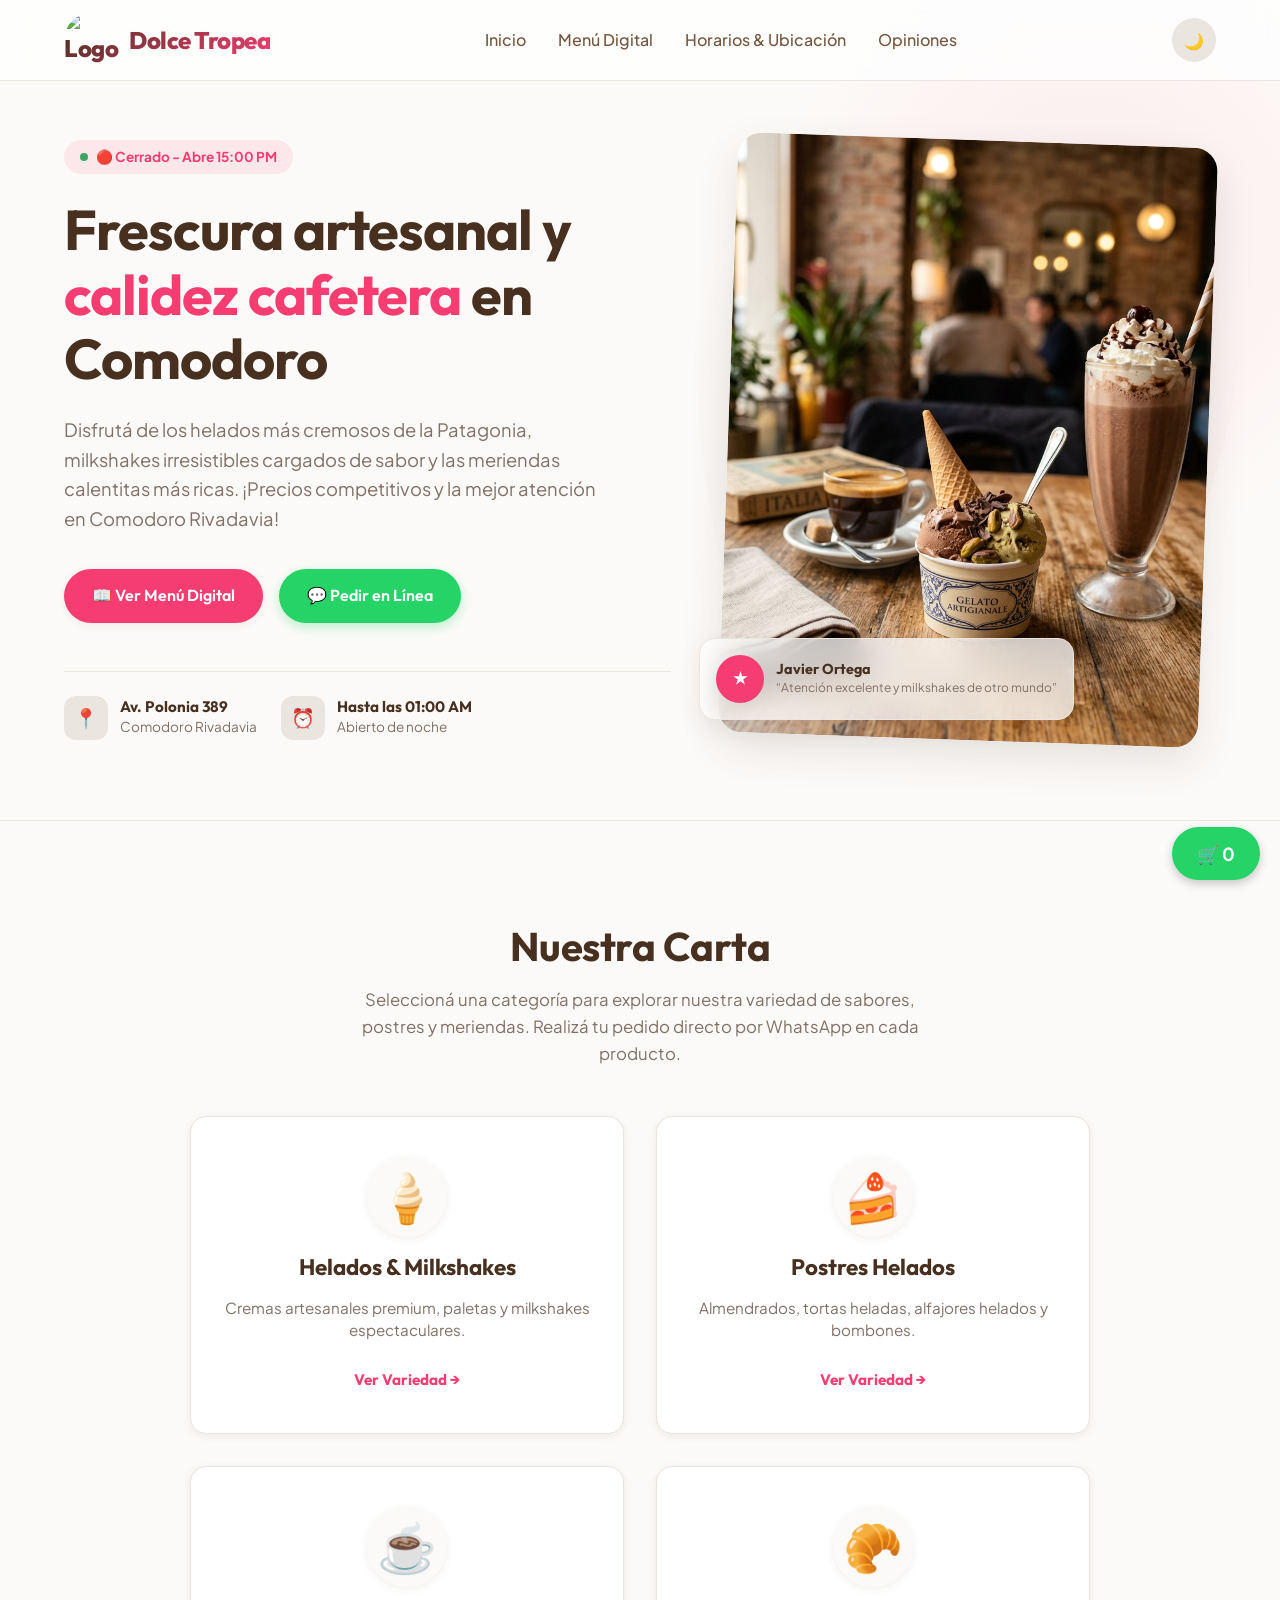
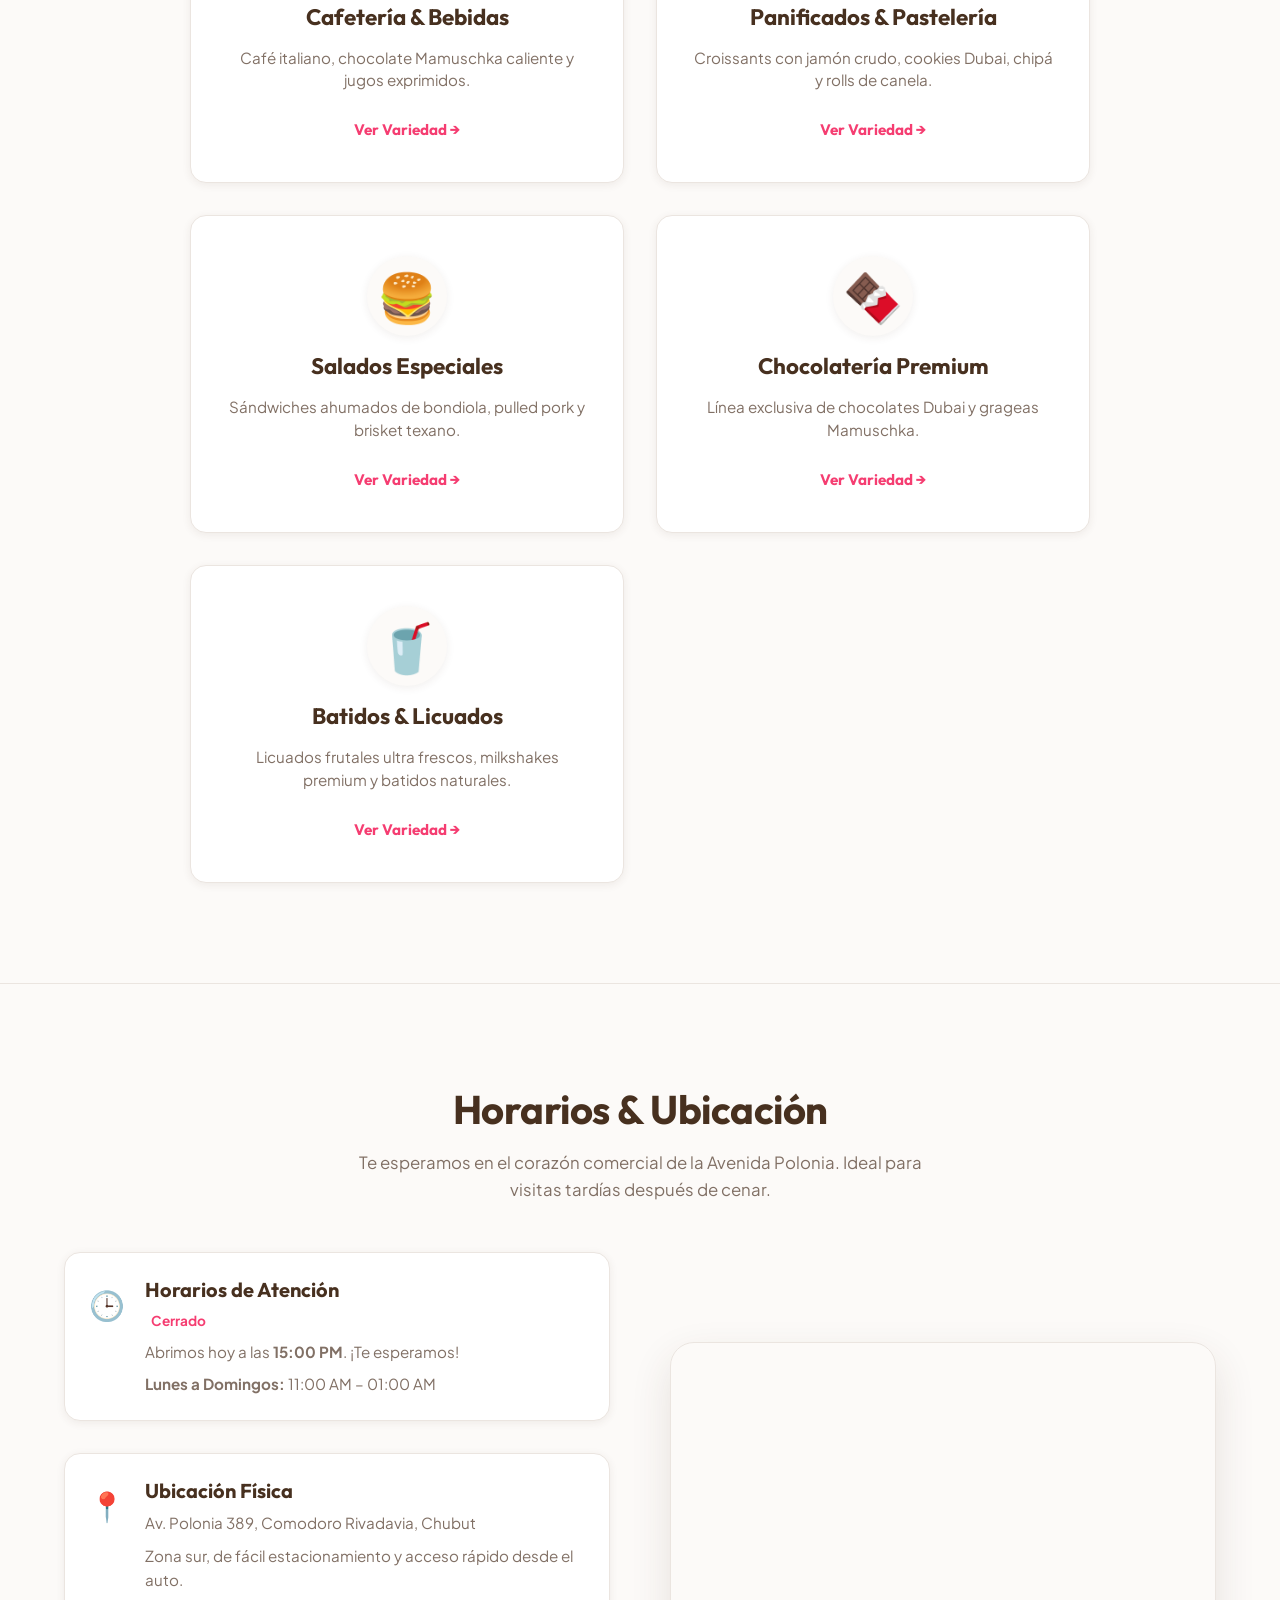
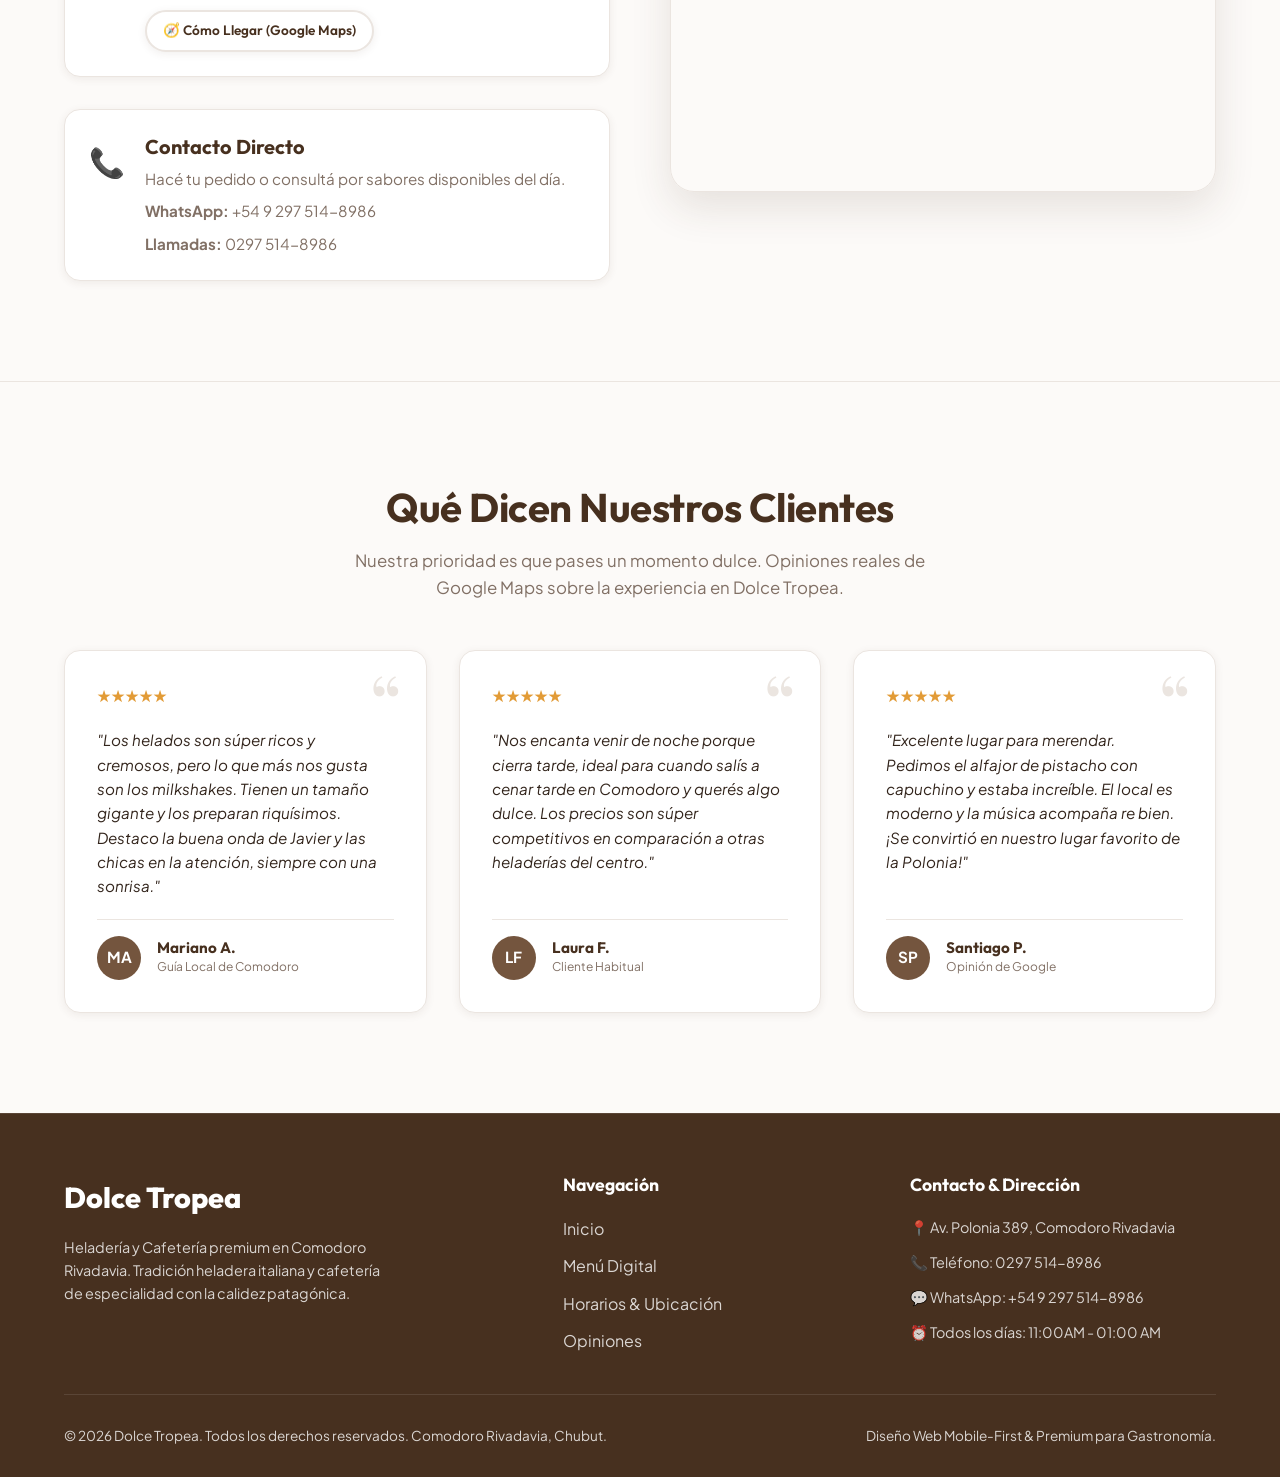
==== commit e46ffbc7: "Update index.html" ====
--- a/index.html
+++ b/index.html
@@ -51,10 +51,15 @@
 </head>
 <body>
   
-  <!-- 🍦 Pantalla de Carga Premium - Dolce Tropea -->
+ <!-- 🍦 Preloader Animado: El Helado de Dolce Tropea -->
 <div id="preloader" class="preloader">
   <div class="preloader-content">
-    <div class="preloader-spinner"></div>
+    <div class="ice-cream-loader">
+      <div class="scoop scoop-3"></div> <!-- Bocha de arriba (Crema) -->
+      <div class="scoop scoop-2"></div> <!-- Bocha del medio (Frutilla) -->
+      <div class="scoop scoop-1"></div> <!-- Bocha de abajo (Chocolate) -->
+      <div class="cone"></div>           <!-- Cucurucho -->
+    </div>
     <span class="preloader-logo">Dolce Tropea</span>
   </div>
 </div>
--- a/styles.css
+++ b/styles.css
@@ -1444,3 +1444,63 @@
 }
 
 .loading-small { font-size: 0.8rem; margin-top: 12px; opacity: 0.7; }
+
+/* ==========================================================================
+   PANTALLA DE CARGA (PRELOADER) PREMIUM
+   ========================================================================== */
+.preloader {
+  position: fixed;
+  inset: 0;
+  background-color: var(--color-bg-base); /* Adapta el fondo al modo claro/oscuro */
+  z-index: 99999; /* Por encima de absolutamente todo */
+  display: flex;
+  align-items: center;
+  justify-content: center;
+  transition: opacity 0.4s ease, visibility 0.4s ease;
+}
+
+/* Clase para desaparecerlo con suavidad */
+.preloader.fade-out {
+  opacity: 0;
+  visibility: hidden;
+  pointer-events: none;
+}
+
+.preloader-content {
+  display: flex;
+  flex-direction: column;
+  align-items: center;
+  gap: 24px;
+  text-align: center;
+}
+
+/* Spinner en movimiento circular */
+.preloader-spinner {
+  width: 50px;
+  height: 50px;
+  border: 3px solid var(--color-border);
+  border-top: 3px solid var(--color-secondary); /* Tu color insignia */
+  border-radius: 50%;
+  animation: spinPreloader 1s linear infinite;
+}
+
+/* Texto de la marca con un latido suave */
+.preloader-logo {
+  font-family: 'Outfit', sans-serif;
+  font-weight: 800;
+  font-size: 1.6rem;
+  letter-spacing: 1px;
+  color: var(--color-primary);
+  animation: pulseText 1.5s ease-in-out infinite alternate;
+}
+
+/* Animaciones */
+@keyframes spinPreloader {
+  0% { transform: rotate(0deg); }
+  100% { transform: rotate(360deg); }
+}
+
+@keyframes pulseText {
+  0% { opacity: 0.6; transform: scale(0.97); }
+  100% { opacity: 1; transform: scale(1.03); }
+}
